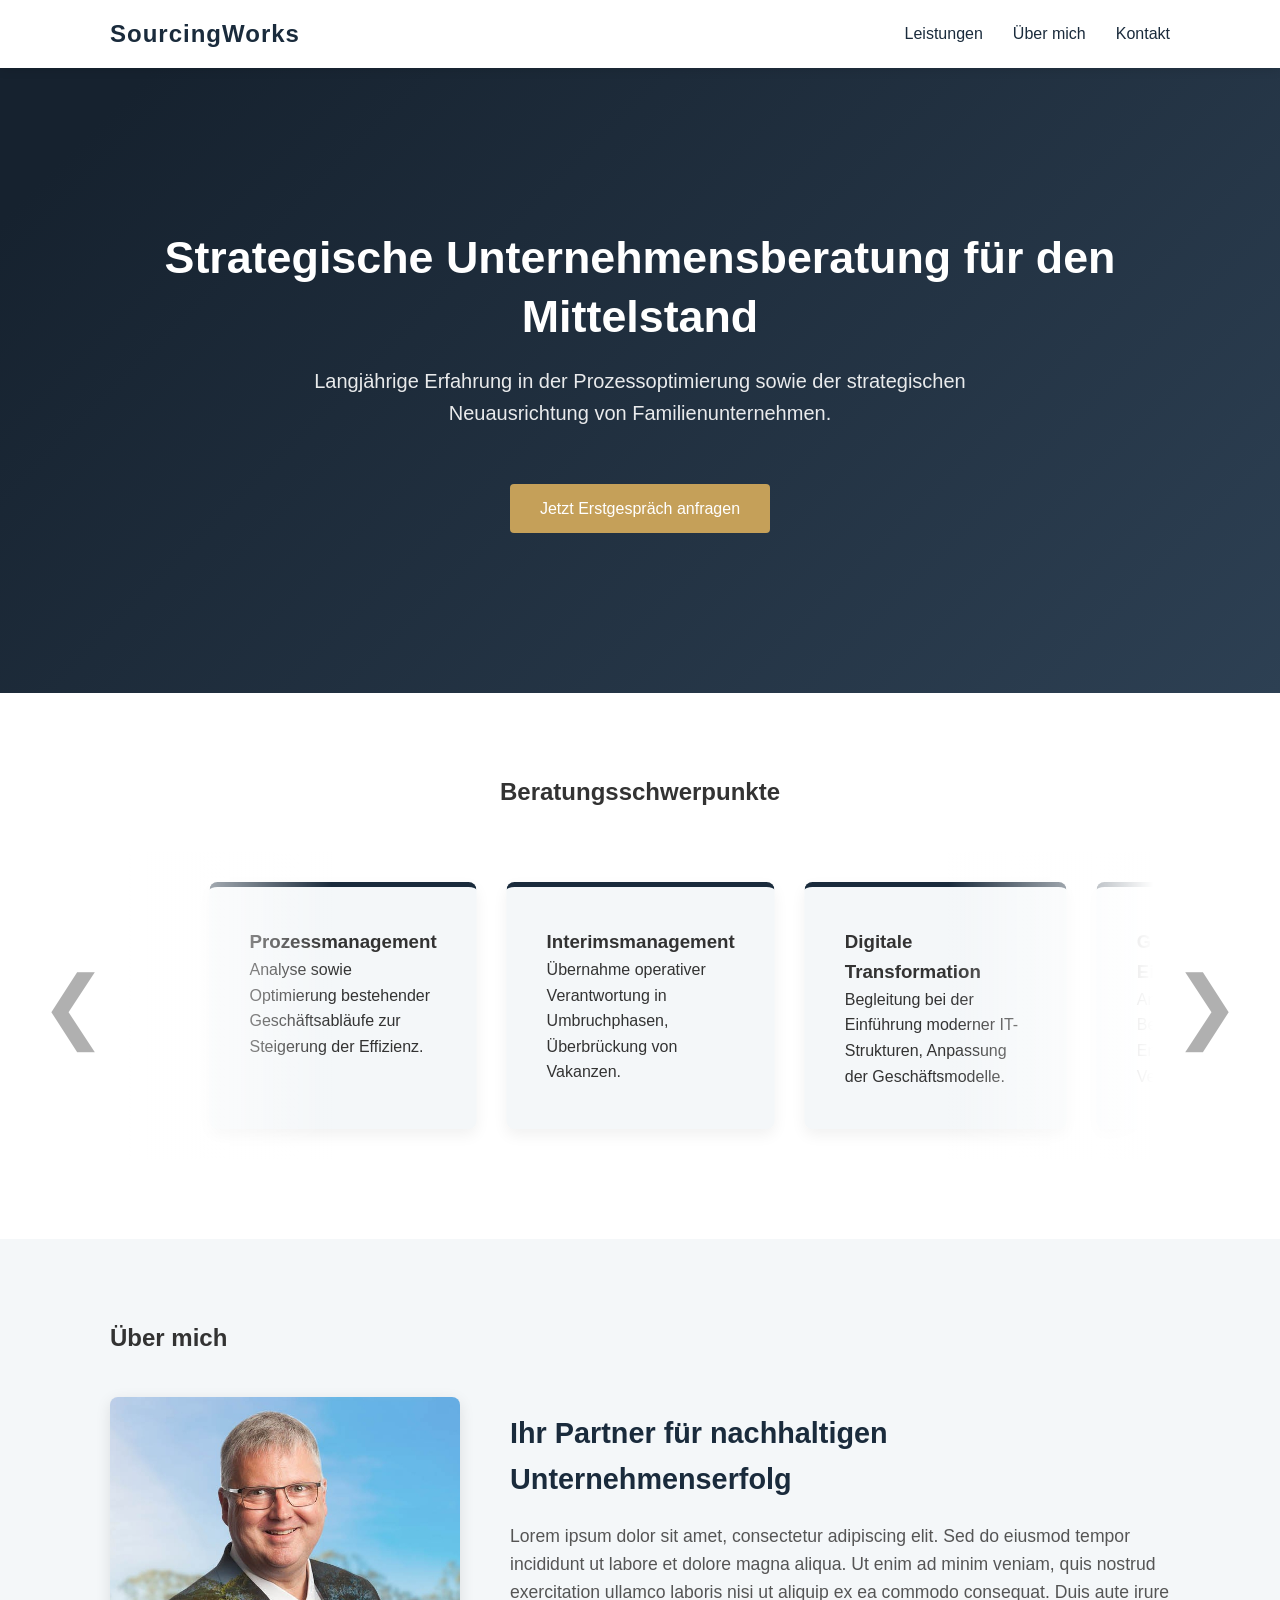
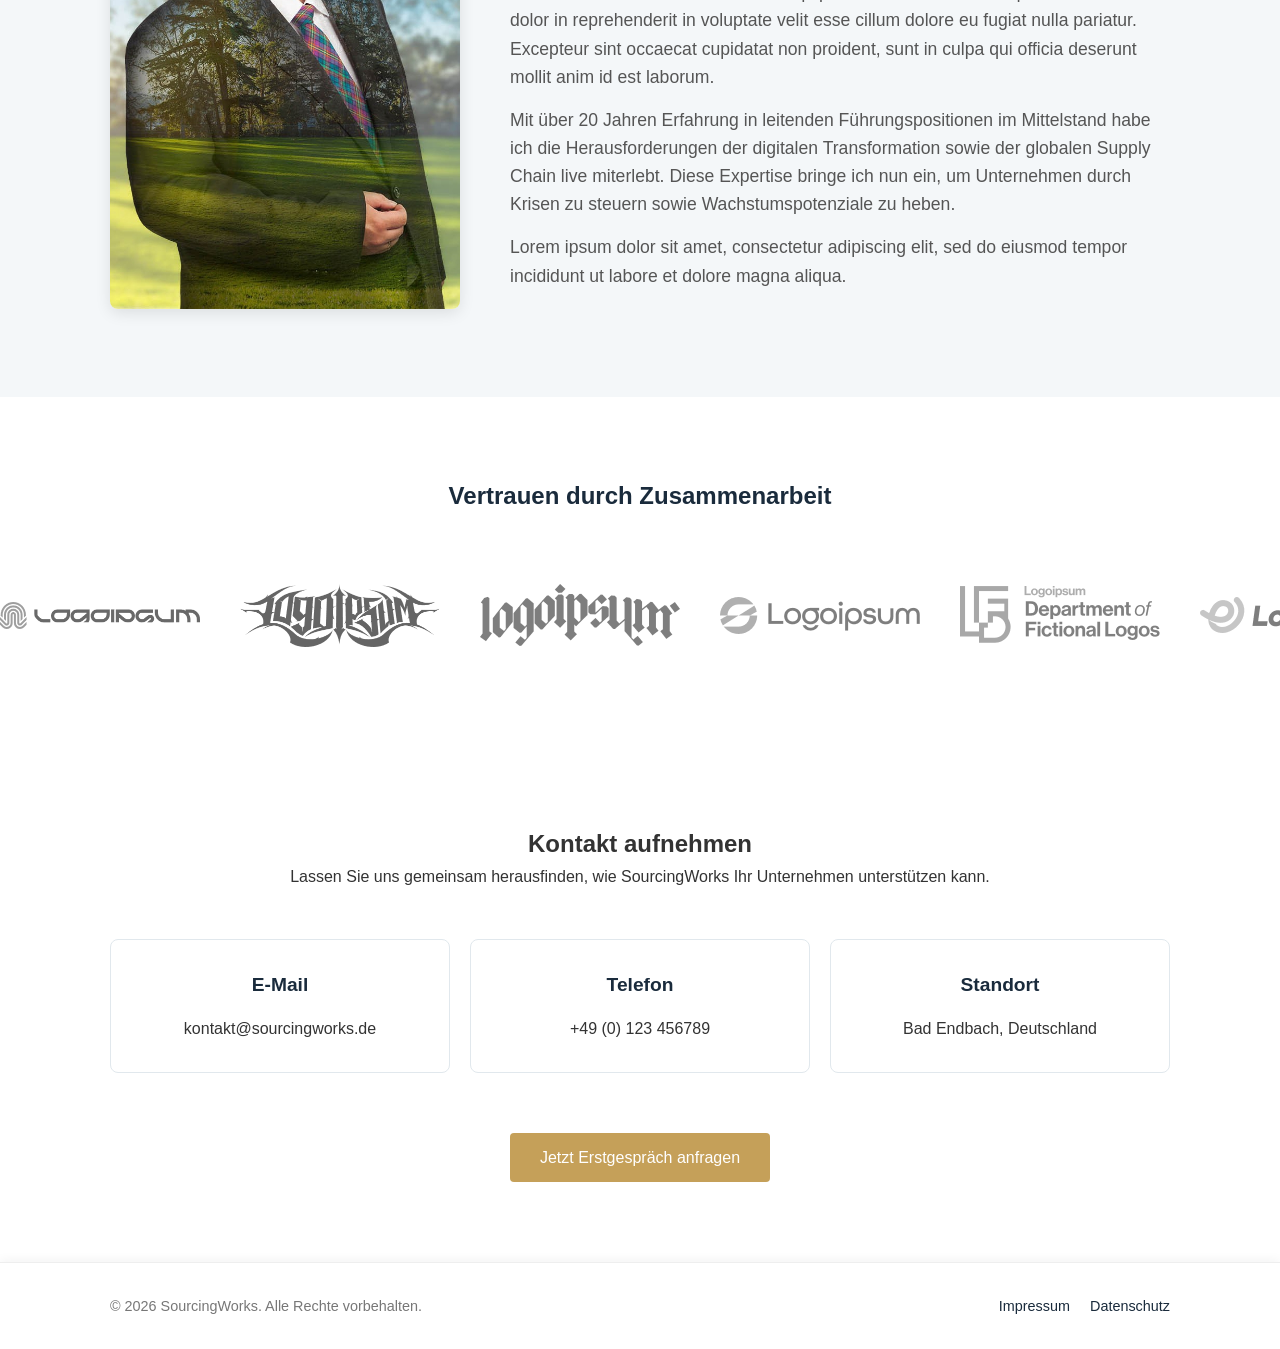
==== index.html @ 3f4a6963 "v0.0.1 basic web skeleton and stylings" ====
<!DOCTYPE html>
<html lang="de">
<head>
    <meta charset="UTF-8">
    <meta name="viewport" content="width=device-width, initial-scale=1.0">
    <title>Unternehmensberatung | Achim Rink</title>
    <link rel="stylesheet" href="css/style.css">
</head>
<body>
<header class="sticky-header">
    <div class="container header-content">
        <div class="logo">SourcingWorks</div>
        <nav>
            <ul>
                <li><a href="#leistungen">Leistungen</a></li>
                <li><a href="#ueber-mich">Über mich</a></li>
                <li><a href="#kontakt">Kontakt</a></li>
            </ul>
        </nav>
    </div>
</header>

<main>
    <section id="hero">
        <div class="container hero-content">
            <h1>Strategische Unternehmensberatung für den Mittelstand</h1>
            <p>Langjährige Erfahrung in der Prozessoptimierung sowie der strategischen Neuausrichtung von Familienunternehmen.</p>
            <a href="mailto:kontakt@sourcingworks.de" class="btn">Jetzt Erstgespräch anfragen</a>
        </div>
    </section>

    <section id="leistungen">
        <div class="container-wide">
            <h2 style="text-align: center; margin-bottom: 40px;">Beratungsschwerpunkte</h2>

            <div class="horizontal-slider-nav">
                <button id="prevBtnInfinite" class="arrow-tip-btn" type="button">❮</button>

                <div class="slider-perspective">
                    <div class="slider-track" id="sliderTrackInfinite">
                        <article class="slide-item">
                            <h3>Prozessmanagement</h3>
                            <p>Analyse sowie Optimierung bestehender Geschäftsabläufe zur Steigerung der Effizienz.</p>
                        </article>
                        <article class="slide-item">
                            <h3>Interimsmanagement</h3>
                            <p>Übernahme operativer Verantwortung in Umbruchphasen, Überbrückung von Vakanzen.</p>
                        </article>
                        <article class="slide-item">
                            <h3>Digitale Transformation</h3>
                            <p>Begleitung bei der Einführung moderner IT-Strukturen, Anpassung der Geschäftsmodelle.</p>
                        </article>
                        <article class="slide-item">
                            <h3>Global Sourcing & Einkauf</h3>
                            <p>Analyse der Beschaffungsstrukturen, Entwicklung von Verhandlungsstrategien.</p>
                        </article>
                        <article class="slide-item">
                            <h3>Lieferantenmanagement</h3>
                            <p>Aufbau strategischer Lieferantenbeziehungen, Performancemessung (KPIs).</p>
                        </article>
                        <article class="slide-item">
                            <h3>Bedarfsanalyse</h3>
                            <p>Bündelung von Bedarfen, Durchführung von Ausschreibungen (Tendering).</p>
                        </article>
                    </div>
                </div>

                <button id="nextBtnInfinite" class="arrow-tip-btn" type="button">❯</button>
            </div>
        </div>
    </section>

    <section id="ueber-mich">
        <div class="container">
            <h2>Über mich</h2>
            <div class="about-content">
                <div class="about-image-wrapper">
                    <img src="assets/img/portrait.jpg" alt="Portrait Achim Rink, SourcingWorks">
                </div>
                <div class="about-text-wrapper">
                    <h3>Ihr Partner für nachhaltigen Unternehmenserfolg</h3>
                    <p>
                        Lorem ipsum dolor sit amet, consectetur adipiscing elit. Sed do eiusmod tempor incididunt ut labore et dolore magna aliqua. Ut enim ad minim veniam, quis nostrud exercitation ullamco laboris nisi ut aliquip ex ea commodo consequat. Duis aute irure dolor in reprehenderit in voluptate velit esse cillum dolore eu fugiat nulla pariatur. Excepteur sint occaecat cupidatat non proident, sunt in culpa qui officia deserunt mollit anim id est laborum.
                    </p>
                    <p>
                        Mit über 20 Jahren Erfahrung in leitenden Führungspositionen im Mittelstand habe ich die Herausforderungen der digitalen Transformation sowie der globalen Supply Chain live miterlebt. Diese Expertise bringe ich nun ein, um Unternehmen durch Krisen zu steuern sowie Wachstumspotenziale zu heben.
                    </p>
                    <p>
                        Lorem ipsum dolor sit amet, consectetur adipiscing elit, sed do eiusmod tempor incididunt ut labore et dolore magna aliqua.
                    </p>
                </div>
            </div>
        </div>
    </section>

    <section id="partner">
        <div class="container">
            <h2>Vertrauen durch Zusammenarbeit</h2>
        </div>

        <div class="logo-slider">
            <div class="logo-slider-track">
                <div class="slide"><img src="assets/logos/logoipsum-423.png" alt="Partner 1"></div>
                <div class="slide"><img src="assets/logos/logoipsum-422.png" alt="Partner 2"></div>
                <div class="slide"><img src="assets/logos/logoipsum-420.png" alt="Partner 3"></div>
                <div class="slide"><img src="assets/logos/logoipsum-414.png" alt="Partner 4"></div>
                <div class="slide"><img src="assets/logos/logoipsum-404.png" alt="Partner 5"></div>
                <div class="slide"><img src="assets/logos/logoipsum-391.png" alt="Partner 6"></div>

                <div class="slide"><img src="assets/logos/logoipsum-423.png" alt="Partner 1"></div>
                <div class="slide"><img src="assets/logos/logoipsum-422.png" alt="Partner 2"></div>
                <div class="slide"><img src="assets/logos/logoipsum-420.png" alt="Partner 3"></div>
                <div class="slide"><img src="assets/logos/logoipsum-414.png" alt="Partner 4"></div>
                <div class="slide"><img src="assets/logos/logoipsum-404.png" alt="Partner 5"></div>
                <div class="slide"><img src="assets/logos/logoipsum-391.png" alt="Partner 6"></div>
            </div>
        </div>
    </section>

    <section id="kontakt">
        <div class="container">
            <div class="contact-header">
                <h2>Kontakt aufnehmen</h2>
                <p>Lassen Sie uns gemeinsam herausfinden, wie SourcingWorks Ihr Unternehmen unterstützen kann.</p>
            </div>

            <div class="contact-grid">
                <div class="contact-card">
                    <h3>E-Mail</h3>
                    <p><a href="mailto:kontakt@sourcingworks.de">kontakt@sourcingworks.de</a></p>
                </div>
                <div class="contact-card">
                    <h3>Telefon</h3>
                    <p><a href="tel:+49123456789">+49 (0) 123 456789</a></p>
                </div>
                <div class="contact-card">
                    <h3>Standort</h3>
                    <p>Bad Endbach, Deutschland</p>
                </div>
            </div>

            <div class="contact-cta">
                <a href="mailto:kontakt@sourcingworks.de?subject=Anfrage%20Erstgespräch%20SourcingWorks" class="btn">
                    Jetzt Erstgespräch anfragen
                </a>
            </div>
        </div>
    </section>

    <footer class="main-footer">
        <div class="container footer-content">
            <div class="copyright">
                &copy; 2026 SourcingWorks. Alle Rechte vorbehalten.
            </div>
            <nav class="footer-nav">
                <ul>
                    <li><a href="legal/impressum.html">Impressum</a></li>
                    <li><a href="legal/dsgvo.html">Datenschutz</a></li>
                </ul>
            </nav>
        </div>
    </footer>
</main>
<script>
    (function() {
        const track = document.getElementById('sliderTrackInfinite');
        const nextBtn = document.getElementById('nextBtnInfinite');
        const prevBtn = document.getElementById('prevBtnInfinite');
        let isMoving = false;

        if (!track || !nextBtn || !prevBtn) return;

        const gapWidth = 30;

        function getCenterOffset() {
            const containerWidth = track.parentElement.offsetWidth;
            const firstItem = track.querySelector('.slide-item');
            if (!firstItem) return 0;
            const itemWidth = firstItem.offsetWidth;
            const contentWidth = (3 * itemWidth) + (2 * gapWidth);
            return (containerWidth / 2) - (contentWidth / 2);
        }

        function initializeCentered() {
            track.style.transition = 'none';
            track.style.transform = `translateX(${getCenterOffset()}px)`;
        }

        initializeCentered();

        function handleNext() {
            if (isMoving) return;
            isMoving = true;

            const firstItem = track.firstElementChild;
            const step = firstItem.offsetWidth + gapWidth;
            const currentOffset = getCenterOffset();

            track.style.transition = 'transform 0.5s cubic-bezier(0.4, 0, 0.2, 1)';
            // Berechnet die Zielposition relativ zum zentralen Offset
            track.style.transform = `translateX(${currentOffset - step}px)`;

            track.addEventListener('transitionend', function callback() {
                track.style.transition = 'none';
                track.appendChild(firstItem);
                track.style.transform = `translateX(${currentOffset}px)`;
                isMoving = false;
                track.removeEventListener('transitionend', callback);
            });
        }

        function handlePrev() {
            if (isMoving) return;
            isMoving = true;

            const lastItem = track.lastElementChild;
            const step = lastItem.offsetWidth + gapWidth;
            const currentOffset = getCenterOffset();

            // Vorbereitung: Element nach vorne schieben, ohne dass man es sieht
            track.style.transition = 'none';
            track.prepend(lastItem);
            track.style.transform = `translateX(${currentOffset - step}px)`;

            // Reflow erzwingen
            track.offsetHeight;

            // Zurück in die Mitte animieren
            track.style.transition = 'transform 0.5s cubic-bezier(0.4, 0, 0.2, 1)';
            track.style.transform = `translateX(${currentOffset}px)`;

            track.addEventListener('transitionend', function callback() {
                isMoving = false;
                track.removeEventListener('transitionend', callback);
            });
        }

        nextBtn.onclick = handleNext;
        prevBtn.onclick = handlePrev;

        window.addEventListener('resize', initializeCentered);
    })();
</script>
</body>
</html>
---- css/style.css ----
/* Grundlegende Einstellungen */
:root {
    --primary-color: #1a2b3c; /* Dunkles Marineblau */
    --accent-color: #c5a059;  /* Dezentes Gold/Beige für Akzente */
    --text-color: #333333;
    --bg-light: #f4f7f9;
    --white: #ffffff;
}

* {
    margin: 0;
    padding: 0;
    box-sizing: border-box;
}

body {
    font-family: 'Segoe UI', Tahoma, Geneva, Verdana, sans-serif;
    line-height: 1.6;
    color: var(--text-color);
    background-color: var(--white);
}

.container {
    max-width: 1100px;
    margin: 0 auto;
    padding: 0 20px;
}

/* Sticky Header */
.sticky-header {
    position: sticky;
    top: 0;
    width: 100%;
    background-color: var(--white);
    box-shadow: 0 2px 10px rgba(0, 0, 0, 0.1);
    z-index: 1000;
    padding: 15px 0;
}

.header-content {
    display: flex;
    justify-content: space-between;
    align-items: center;
}

.logo {
    font-size: 1.5rem;
    font-weight: bold;
    color: var(--primary-color);
    letter-spacing: 1px;
}

nav ul {
    display: flex;
    list-style: none;
}

nav ul li {
    margin-left: 30px;
}

nav ul li a {
    text-decoration: none;
    color: var(--primary-color);
    font-weight: 500;
    transition: color 0.3s ease;
}

nav ul li a:hover {
    color: var(--accent-color);
}

/* Sektionen Styling */
section {
    padding: 80px 0;
}

/* --- Hero-Abschnitt: Klassisch mit Hintergrund-Animation --- */

#hero {
    position: relative;
    background: linear-gradient(315deg, #1a2b3c 3%, #2c3e50 38%, #34495e 68%, #16222f 98%);
    background-size: 400% 400%;
    animation: consultingGradientShift 15s ease infinite;
    color: var(--white);
    text-align: center;
    padding: 160px 0;
    overflow: hidden;
    z-index: 1;
}

@keyframes consultingGradientShift {
    0% { background-position: 0% 0%; }
    50% { background-position: 100% 100%; }
    100% { background-position: 0% 0%; }
}

.hero-content {
    position: relative;
    z-index: 10;
}

#hero h1 {
    font-size: 2.8rem; /* Reduziert für 1920x1080 Monitore */
    margin-bottom: 20px;
    font-weight: 700;
    line-height: 1.3;
    text-transform: none; /* Entfernt Capslock für ein seriöseres Bild */
}

#hero p {
    font-size: 1.25rem; /* Harmonischere Größe zum Titel */
    max-width: 750px;
    margin: 0 auto 35px auto;
    opacity: 0.9;
}

/* Entfernen Sie alle alten CSS-Regeln für #flip-container, #flip und @keyframes flipScroll */

.btn {
    display: inline-block;
    background: var(--accent-color);
    color: var(--white);
    padding: 12px 30px;
    text-decoration: none;
    border-radius: 4px;
    margin-top: 20px;
}

/* Grid für Leistungen */
.grid {
    display: grid;
    grid-template-columns: repeat(auto-fit, minmax(300px, 1fr));
    gap: 30px;
    margin-top: 40px;
}

article {
    padding: 30px;
    background: var(--bg-light);
    border-radius: 8px;
    border-top: 4px solid var(--primary-color);
}

/* Über mich Sektion Styling (Neu) */
#ueber-mich {
    background-color: var(--bg-light); /* Leichter Kontrast zum Rest der Seite */
}

.about-content {
    display: flex;
    align-items: center; /* Zentriert Bild und Text vertikal zueinander */
    gap: 50px; /* Erzeugt einen sauberen Abstand zwischen Bild und Text */
    margin-top: 40px;
}

.about-image-wrapper {
    flex: 0 0 350px; /* Verhindert, dass der Container wächst, feste Breite */
    max-width: 350px;
}

.about-image-wrapper img {
    width: 100%; /* Das Bild füllt den 350px breiten Container */
    height: auto; /* Behält das Seitenverhältnis bei (sehr wichtig für 672x983) */
    border-radius: 8px;
    box-shadow: 0 4px 15px rgba(0, 0, 0, 0.1);
    object-fit: cover; /* Sorgt dafür, dass das Bild auch bei veränderten Maßen gut aussieht */
}

.about-text-wrapper {
    flex: 1; /* Nimmt den restlichen verfügbaren Platz im Flex-Container ein */
}

.about-text-wrapper h3 {
    font-size: 1.8rem;
    color: var(--primary-color);
    margin-bottom: 20px;
}

.about-text-wrapper p {
    margin-bottom: 15px;
    font-size: 1.1rem;
    color: #555;
}

/* Responsive Anpassung für Mobilgeräte */
@media (max-width: 768px) {
    .about-content {
        flex-direction: column; /* Stapelt Bild und Text untereinander */
        text-align: center;
        gap: 30px;
    }

    .about-image-wrapper {
        flex: 0 0 auto;
        max-width: 250px; /* Verkleinert das Bild auf mobilen Endgeräten */
        margin: 0 auto;
    }
}

/* Kontakt Sektion Styling */
.contact-header {
    text-align: center;
    margin-bottom: 50px;
}

.contact-grid {
    display: grid;
    grid-template-columns: repeat(auto-fit, minmax(250px, 1fr));
    gap: 20px;
    margin-bottom: 40px;
}

.contact-card {
    background: var(--white);
    padding: 30px;
    text-align: center;
    border-radius: 8px;
    border: 1px solid #e1e8ed;
    transition: transform 0.3s ease, box-shadow 0.3s ease;
}

.contact-card:hover {
    transform: translateY(-5px);
    box-shadow: 0 10px 20px rgba(0, 0, 0, 0.05);
}

.contact-card h3 {
    color: var(--primary-color);
    margin-bottom: 15px;
    font-size: 1.2rem;
}

.contact-card a {
    color: var(--text-color);
    text-decoration: none;
    font-weight: 500;
}

.contact-cta {
    text-align: center;
}

/* Footer im Design des Headers */
.main-footer {
    background-color: var(--white);
    padding: 30px 0;
    border-top: 1px solid #eee;
    box-shadow: 0 -2px 10px rgba(0, 0, 0, 0.05); /* Schatten nach oben */
}

.footer-content {
    display: flex;
    justify-content: space-between;
    align-items: center;
}

.footer-nav ul {
    display: flex;
    list-style: none;
}

.footer-nav ul li {
    margin-left: 20px;
}

.footer-nav ul li a {
    text-decoration: none;
    color: var(--primary-color);
    font-size: 0.9rem;
    transition: color 0.3s ease;
}

.footer-nav ul li a:hover {
    color: var(--accent-color);
}

.copyright {
    font-size: 0.9rem;
    color: #777;
}

/* Responsive Footer */
@media (max-width: 768px) {
    .footer-content {
        flex-direction: column;
        gap: 20px;
        text-align: center;
    }

    .footer-nav ul {
        flex-direction: column;
        gap: 10px;
    }

    .footer-nav ul li {
        margin-left: 0;
    }
}


/* ... (Bestehende CSS-Regeln) ... */

/* Optimierung des Leistungs-Grids für 6 Elemente */
.grid {
    display: grid;
    /* Erzeugt ein 3x2 Raster auf Desktops, 2x3 auf Tablets, 1 Spalte auf Mobils */
    grid-template-columns: repeat(auto-fit, minmax(320px, 1fr));
    gap: 30px;
    margin-top: 40px;
}

/* --- Unendliches Logo-Laufband (Neu) --- */

#partner {
    background-color: var(--white);
    padding: 80px 0;
    overflow: hidden; /* Wichtig: Verhindert Scrollbalken */
}

#partner h2 {
    text-align: center;
    margin-bottom: 50px;
    color: var(--primary-color);
}

.logo-slider {
    width: 100%;
    position: relative;
    display: flex;
    align-items: center;
}

/* Der Container, der sich bewegt */
.logo-slider-track {
    display: flex;
    /* Berechnete Breite: (Anzahl Logos * Breite) + (Anzahl Gaps * Gap-Breite) */
    /* Hier: (12 * 200px) + (11 * 40px) = 2840px. Wir nutzen calc() für Flexibilität */
    width: calc(12 * 240px); /* 12 Slides * (200px + 40px gap) */
    gap: 40px; /* Abstand zwischen den Logos */

    /* Animation aufrufen: Dauer 40s, linear, unendlich */
    animation: scrollLogos 40s linear infinite;
}

/* Stoppt die Animation beim Hover */
.logo-slider-track:hover {
    animation-play-state: paused;
}

/* Einzelner Slide-Container */
.slide {
    flex: 0 0 200px; /* Feste Breite pro Logo-Container */
    width: 200px;
    height: 100px;
    display: flex;
    align-items: center;
    justify-content: center;
}

.slide img {
    max-height: 70px; /* Maximale Höhe des Logos */
    max-width: 100%; /* Verhindert Überlaufen */
    height: auto;
    width: auto;
    filter: grayscale(100%); /* Professioneller Look */
    opacity: 0.6;
    transition: filter 0.3s ease, opacity 0.3s ease;
}

.slide img:hover {
    filter: grayscale(0%);
    opacity: 1;
}

/* Definition der unendlichen Scroll-Animation */
@keyframes scrollLogos {
    0% {
        /* Startposition */
        transform: translateX(0);
    }
    100% {
        /* Endposition: Exakt die Hälfte der Track-Breite nach links verschieben */
        /* calc(Anzahl Original-Logos * -(LogoBreite + Gap)) */
        transform: translateX(calc(6 * -240px));
    }
}

/* Mobile Anpassungen */
@media (max-width: 768px) {
    .slide {
        flex: 0 0 150px; /* Kleinere Logos auf Mobilgeräten */
        width: 150px;
    }

    .logo-slider-track {
        gap: 20px;
        /* Anpassung der Breite für mobile Maße */
        width: calc(12 * 170px); /* 12 * (150px + 20px gap) */
    }

    @keyframes scrollLogos {
        100% {
            /* Anpassung der Verschiebung für mobile Maße */
            transform: translateX(calc(6 * -170px));
        }
    }
}

/* --- Breitbild-Optimierung für den symmetrischen Slider --- */

.container-wide {
    max-width: 1400px; /* Erweitert für weniger "gequetschte" Optik */
    margin: 0 auto;
    padding: 0 40px;
}

.horizontal-slider-nav {
    display: flex;
    align-items: center;
    gap: 20px;
}

.arrow-tip-btn {
    background: none;
    border: none;
    color: #b0b0b0;
    font-size: 5rem; /* Größer für das breite Layout */
    cursor: pointer;
    transition: color 0.3s;
    flex-shrink: 0;
    user-select: none;
}

.arrow-tip-btn:hover {
    color: #888;
}

.slider-perspective {
    flex: 1;
    overflow: hidden;
    position: relative;
}

/* WIEDERHERGESTELLTE VERBLASSUNG AN DEN BREITEREN RÄNDERN */
.slider-perspective::before,
.slider-perspective::after {
    content: '';
    position: absolute;
    top: 0;
    width: 20%; /* Breite des Verblassungs-Bereichs, jetzt symmetrisch */
    height: 100%;
    z-index: 5;
    pointer-events: none; /* Klicks gehen durch auf die Karten */
}

.slider-perspective::before {
    left: 0;
    background: linear-gradient(to right, var(--white) 0%, rgba(255,255,255,0) 100%);
}

.slider-perspective::after {
    right: 0;
    background: linear-gradient(to left, var(--white) 0%, rgba(255,255,255,0) 100%);
}

.slider-track {
    display: flex;
    gap: 30px;
    padding: 30px 0;
    will-change: transform;
    /* WICHTIG: Kein scroll-snap, da JS steuert */
    scroll-snap-type: none;
    transition: transform 0.5s cubic-bezier(0.4, 0, 0.2, 1);
}

.slide-item {
    /* REDUZIERTE BREITE FÜR SYMMETRISCHE RÄNDER */
    flex: 0 0 calc(27% - 15px); /* Drei Elemente stehen vollständig im Fokus, Ränder sind frei */
    padding: 40px;
    background: var(--bg-light);
    border-radius: 8px;
    border-top: 5px solid var(--primary-color);
    box-shadow: 0 6px 15px rgba(0,0,0,0.06);
    box-sizing: border-box;
    text-align: left;
}

/* Responsive Anpassung für kleinere Bildschirme */
@media (max-width: 1200px) {
    .slide-item { flex: 0 0 45%; }
}

@media (max-width: 768px) {
    .slide-item { flex: 0 0 100%; }
    .arrow-tip-btn { font-size: 3rem; }
    .slider-perspective::before,
    .slider-perspective::after {
        width: 10%; /* Weniger Verblassung auf Handys */
    }
}
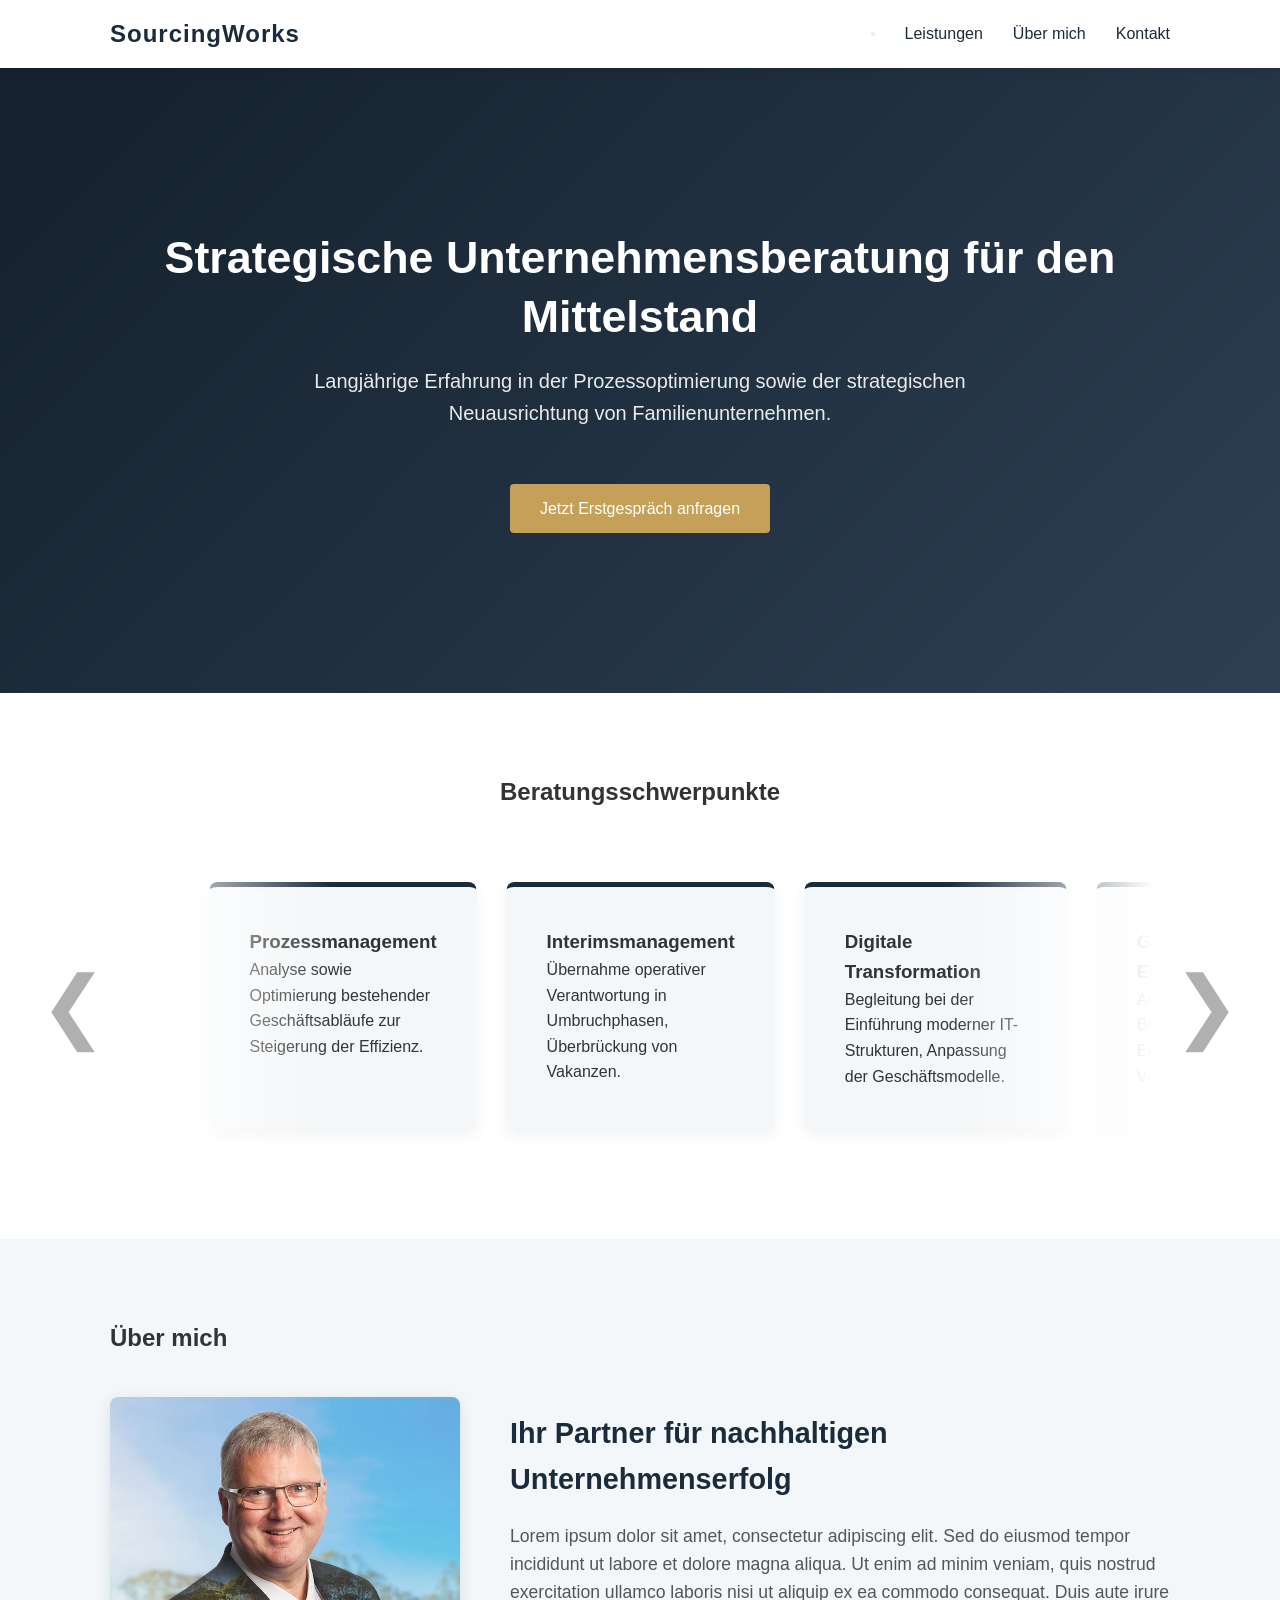
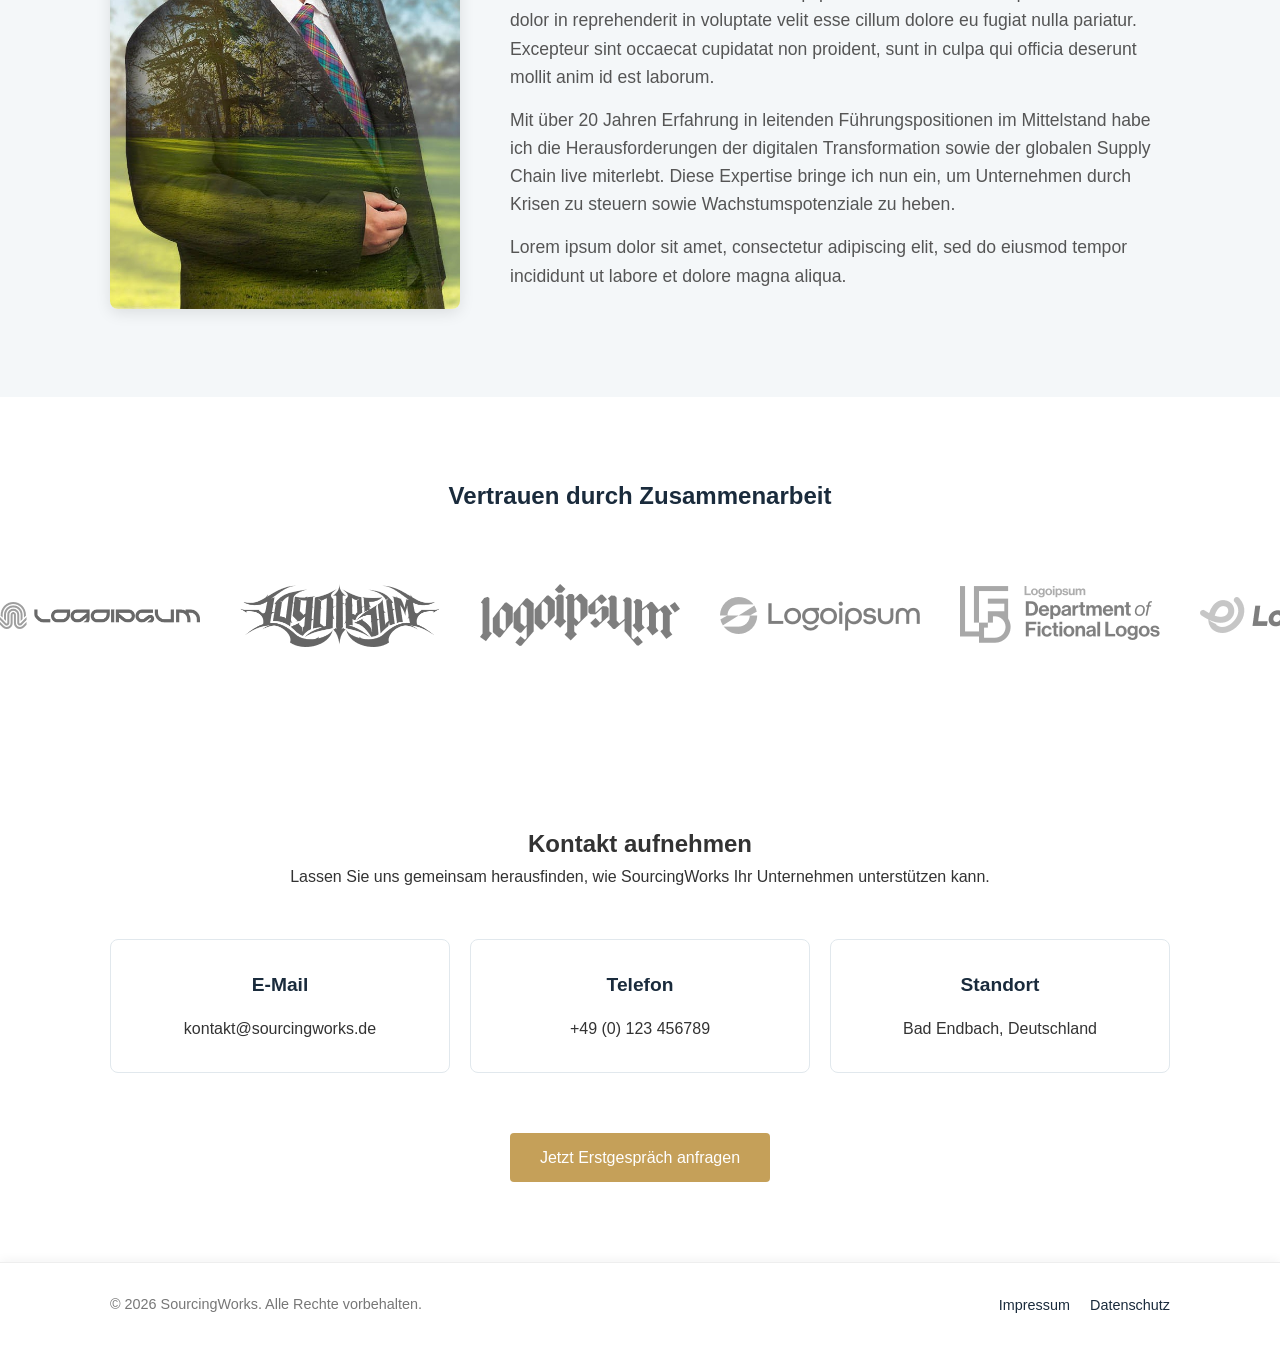
==== commit cae67ad0: "v0.0.2 added mobile compatibility" ====
--- a/index.html
+++ b/index.html
@@ -11,7 +11,12 @@
     <div class="container header-content">
         <div class="logo">SourcingWorks</div>
         <nav>
-            <ul>
+            <button class="burger-menu" id="burgerBtn" aria-label="Menü öffnen">
+                <span></span>
+                <span></span>
+                <span></span>
+            </button>
+            <ul id="navLinks">
                 <li><a href="#leistungen">Leistungen</a></li>
                 <li><a href="#ueber-mich">Über mich</a></li>
                 <li><a href="#kontakt">Kontakt</a></li>
@@ -177,7 +182,11 @@
             const firstItem = track.querySelector('.slide-item');
             if (!firstItem) return 0;
             const itemWidth = firstItem.offsetWidth;
-            const contentWidth = (3 * itemWidth) + (2 * gapWidth);
+
+            // Ermittlung der sichtbaren Elemente basierend auf der aktuellen Bildschirmbreite
+            const itemsToShow = window.innerWidth <= 768 ? 1 : 3;
+            const contentWidth = (itemsToShow * itemWidth) + ((itemsToShow - 1) * gapWidth);
+
             return (containerWidth / 2) - (contentWidth / 2);
         }
 
@@ -240,6 +249,19 @@
 
         window.addEventListener('resize', initializeCentered);
     })();
+    const burgerBtn = document.getElementById('burgerBtn');
+    const navLinks = document.getElementById('navLinks');
+
+    burgerBtn.addEventListener('click', () => {
+        navLinks.classList.toggle('active');
+    });
+
+    // Schließt das Menü, wenn ein Link geklickt wird
+    navLinks.querySelectorAll('a').forEach(link => {
+        link.addEventListener('click', () => {
+            navLinks.classList.remove('active');
+        });
+    });
 </script>
 </body>
 </html>
--- a/css/style.css
+++ b/css/style.css
@@ -37,10 +37,38 @@
     padding: 15px 0;
 }
 
+/* Präzise vertikale Zentrierung im Header */
 .header-content {
     display: flex;
     justify-content: space-between;
+    align-items: center; /* Zentriert Logo und Nav zueinander */
+}
+
+nav {
+    display: flex;
+    align-items: center; /* Zentriert ul und Burger-Button innerhalb der Nav */
+}
+
+nav ul {
+    display: flex;
+    align-items: center; /* Zentriert die Listenpunkte vertikal */
+    list-style: none;
+    margin: 0;
+    padding: 0;
+}
+
+nav ul li {
+    margin-left: 30px;
+    display: flex;
     align-items: center;
+}
+
+nav ul li a {
+    text-decoration: none;
+    color: var(--primary-color);
+    font-weight: 500;
+    line-height: 1; /* Verhindert Versatz durch Standard-Zeilenhöhe */
+    display: block;
 }
 
 .logo {
@@ -48,22 +76,6 @@
     font-weight: bold;
     color: var(--primary-color);
     letter-spacing: 1px;
-}
-
-nav ul {
-    display: flex;
-    list-style: none;
-}
-
-nav ul li {
-    margin-left: 30px;
-}
-
-nav ul li a {
-    text-decoration: none;
-    color: var(--primary-color);
-    font-weight: 500;
-    transition: color 0.3s ease;
 }
 
 nav ul li a:hover {
@@ -499,3 +511,75 @@
         width: 10%; /* Weniger Verblassung auf Handys */
     }
 }
+
+
+/* MOBILE VERSION */
+/* --- Finale Mobilansicht (max-width: 768px) --- */
+@media (max-width: 768px) {
+    /* Burger Button sichtbar machen und positionieren */
+    .burger-menu {
+        display: flex !important; /* Erzwingt die Anzeige */
+        flex-direction: column;
+        justify-content: space-around;
+        width: 30px;
+        height: 22px;
+        background: transparent;
+        border: none;
+        cursor: pointer;
+        padding: 0;
+        z-index: 1001;
+    }
+
+    /* Die drei Striche des Menüs */
+    .burger-menu span {
+        width: 100%;
+        height: 3px;
+        background-color: #1a2b3c; /* Marineblau passend zum Logo */
+        border-radius: 10px;
+        display: block;
+    }
+
+    /* Das Hauptmenü im Header als mobiles Overlay */
+    #navLinks {
+        display: none; /* Im Normalzustand versteckt */
+        flex-direction: column;
+        position: absolute;
+        top: 60px; /* Höhe des Headers beachten */
+        left: 0;
+        width: 100%;
+        background-color: var(--white);
+        box-shadow: 0 5px 15px rgba(0,0,0,0.1);
+        padding: 20px 0;
+        z-index: 1000;
+        margin: 0;
+    }
+
+    /* Einblenden wenn die Klasse .active per JS gesetzt wird */
+    #navLinks.active {
+        display: flex !important;
+    }
+
+    #navLinks li {
+        margin: 15px 0;
+        text-align: center;
+        margin-left: 0;
+    }
+
+    /* Hero Text Korrektur gegen Abschneiden */
+    #hero h1 {
+        font-size: 1.5rem;
+        padding: 0 20px;
+        line-height: 1.2;
+        word-wrap: break-word;
+        hyphens: auto;
+    }
+
+    /* Slider Karten Optimierung */
+    .slide-item {
+        flex: 0 0 90% !important;
+        padding: 25px;
+        margin: 0 auto;
+    }
+}
+
+
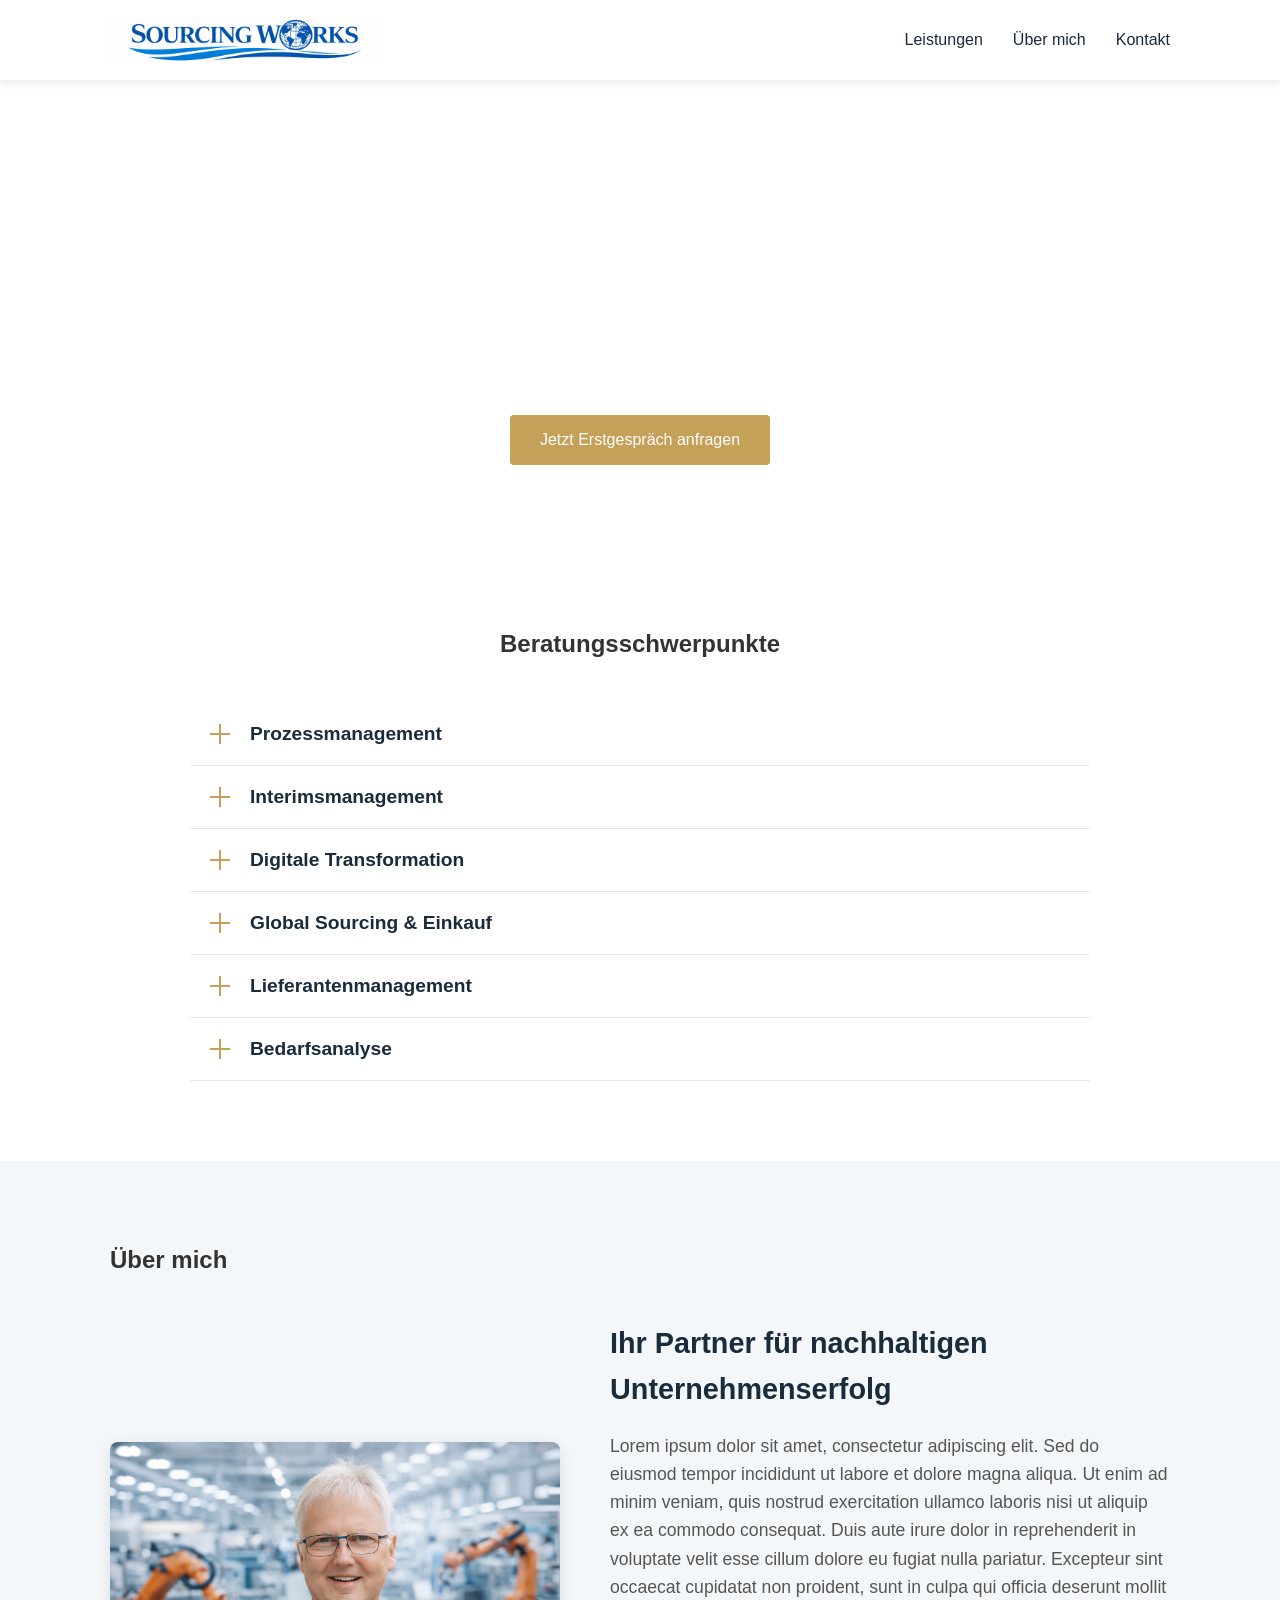
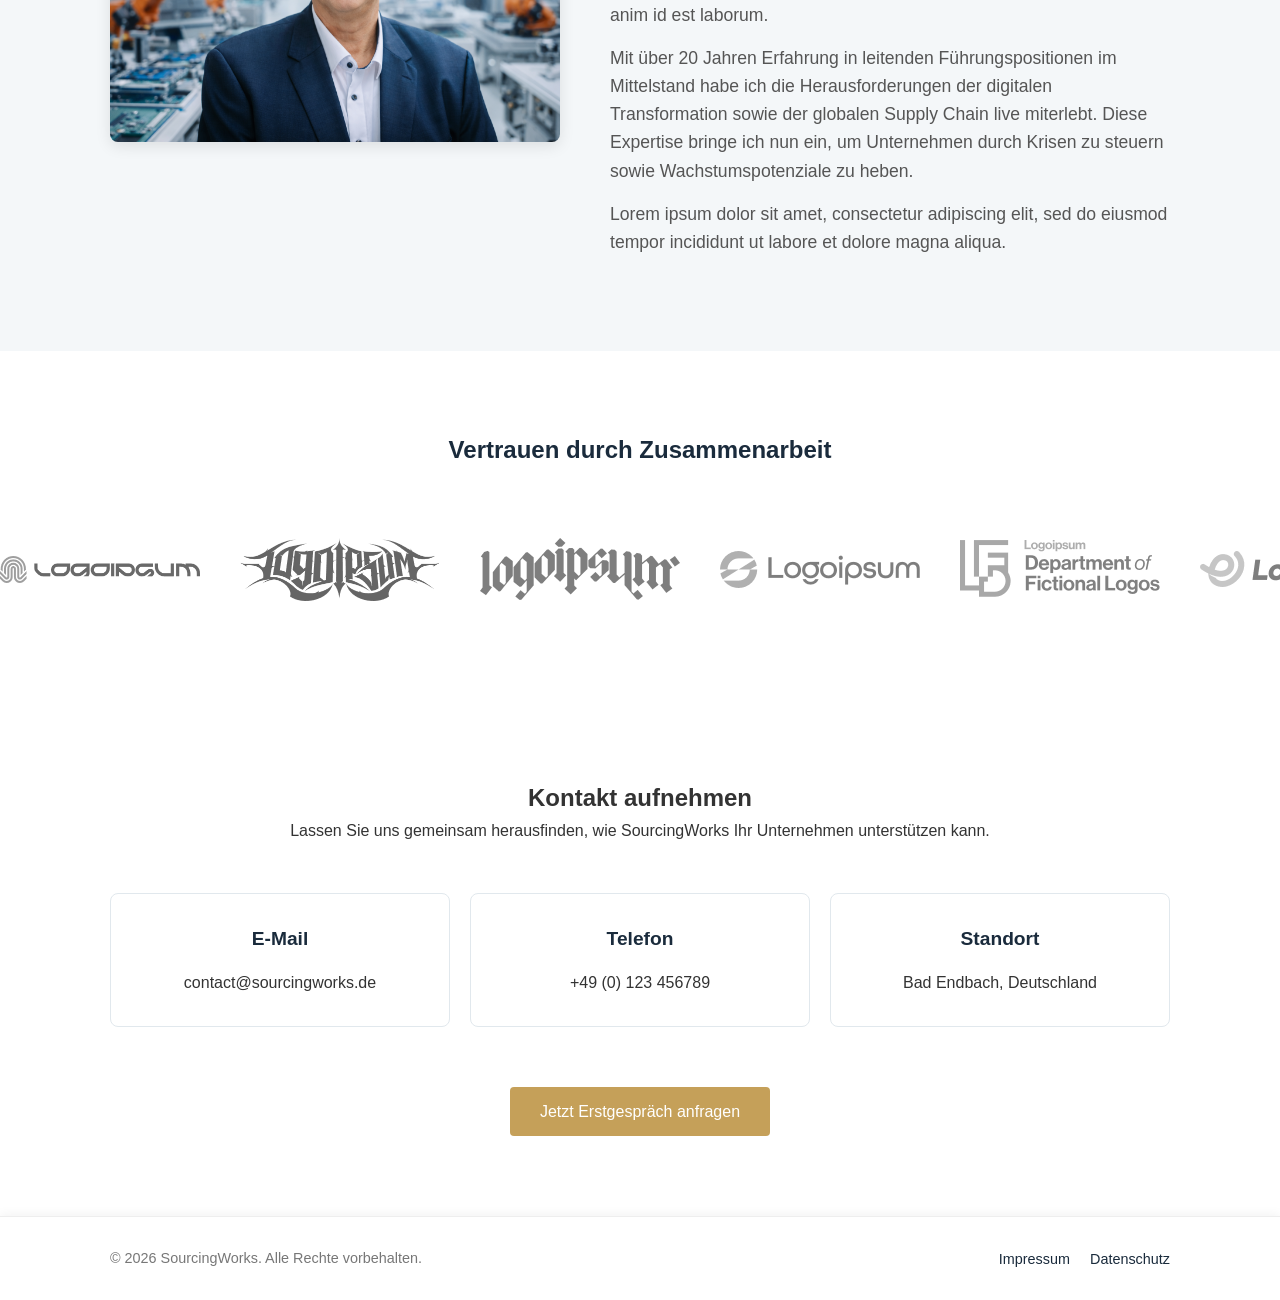
==== commit 39444cb2: "adjusted contact data, added logo, new bg hero" ====
--- a/index.html
+++ b/index.html
@@ -9,7 +9,9 @@
 <body>
 <header class="sticky-header">
     <div class="container header-content">
-        <div class="logo">SourcingWorks</div>
+        <a href="index.html" class="logo">
+            <img src="assets/img/Logo_Header_bg.png" alt="SourcingWorks Logo" class="logo-image">
+        </a>
         <nav>
             <button class="burger-menu" id="burgerBtn" aria-label="Menü öffnen">
                 <span></span>
@@ -27,50 +29,81 @@
 
 <main>
     <section id="hero">
+        <video autoplay loop muted playsinline class="back-video">
+            <source src="assets/img/sourcing_background_v1.mp4" type="video/mp4">
+            <img src="assets/img/fallback.jpg" alt="SourcingWorks Background">
+        </video>
         <div class="container hero-content">
             <h1>Strategische Unternehmensberatung für den Mittelstand</h1>
             <p>Langjährige Erfahrung in der Prozessoptimierung sowie der strategischen Neuausrichtung von Familienunternehmen.</p>
-            <a href="mailto:kontakt@sourcingworks.de" class="btn">Jetzt Erstgespräch anfragen</a>
+            <a href="mailto:contact@sourcingworks.de" class="btn">Jetzt Erstgespräch anfragen</a>
         </div>
     </section>
 
     <section id="leistungen">
-        <div class="container-wide">
+        <div class="container">
             <h2 style="text-align: center; margin-bottom: 40px;">Beratungsschwerpunkte</h2>
 
-            <div class="horizontal-slider-nav">
-                <button id="prevBtnInfinite" class="arrow-tip-btn" type="button">❮</button>
-
-                <div class="slider-perspective">
-                    <div class="slider-track" id="sliderTrackInfinite">
-                        <article class="slide-item">
-                            <h3>Prozessmanagement</h3>
-                            <p>Analyse sowie Optimierung bestehender Geschäftsabläufe zur Steigerung der Effizienz.</p>
-                        </article>
-                        <article class="slide-item">
-                            <h3>Interimsmanagement</h3>
-                            <p>Übernahme operativer Verantwortung in Umbruchphasen, Überbrückung von Vakanzen.</p>
-                        </article>
-                        <article class="slide-item">
-                            <h3>Digitale Transformation</h3>
-                            <p>Begleitung bei der Einführung moderner IT-Strukturen, Anpassung der Geschäftsmodelle.</p>
-                        </article>
-                        <article class="slide-item">
-                            <h3>Global Sourcing & Einkauf</h3>
-                            <p>Analyse der Beschaffungsstrukturen, Entwicklung von Verhandlungsstrategien.</p>
-                        </article>
-                        <article class="slide-item">
-                            <h3>Lieferantenmanagement</h3>
-                            <p>Aufbau strategischer Lieferantenbeziehungen, Performancemessung (KPIs).</p>
-                        </article>
-                        <article class="slide-item">
-                            <h3>Bedarfsanalyse</h3>
-                            <p>Bündelung von Bedarfen, Durchführung von Ausschreibungen (Tendering).</p>
-                        </article>
-                    </div>
-                </div>
-
-                <button id="nextBtnInfinite" class="arrow-tip-btn" type="button">❯</button>
+            <div class="accordion">
+                <div class="accordion-item">
+                    <button class="accordion-header">
+                        <span class="plus-icon"></span>
+                        <h3>Prozessmanagement</h3>
+                    </button>
+                    <div class="accordion-content">
+                        <p>Analyse sowie Optimierung bestehender Geschäftsabläufe zur Steigerung der Effizienz, Identifikation von Engpässen sowie Implementierung schlanker Strukturen.</p>
+                    </div>
+                </div>
+
+                <div class="accordion-item">
+                    <button class="accordion-header">
+                        <span class="plus-icon"></span>
+                        <h3>Interimsmanagement</h3>
+                    </button>
+                    <div class="accordion-content">
+                        <p>Übernahme operativer Verantwortung in Umbruchphasen, Überbrückung von Vakanzen in Führungspositionen sowie Sicherstellung der Kontinuität im Tagesgeschäft.</p>
+                    </div>
+                </div>
+
+                <div class="accordion-item">
+                    <button class="accordion-header">
+                        <span class="plus-icon"></span>
+                        <h3>Digitale Transformation</h3>
+                    </button>
+                    <div class="accordion-content">
+                        <p>Begleitung bei der Einführung moderner IT-Strukturen, Anpassung der Geschäftsmodelle an digitale Anforderungen sowie Schulung der Mitarbeiter.</p>
+                    </div>
+                </div>
+
+                <div class="accordion-item">
+                    <button class="accordion-header">
+                        <span class="plus-icon"></span>
+                        <h3>Global Sourcing & Einkauf</h3>
+                    </button>
+                    <div class="accordion-content">
+                        <p>Analyse der Beschaffungsstrukturen, Entwicklung globaler Verhandlungsstrategien sowie nachhaltige Senkung der Materialkosten.</p>
+                    </div>
+                </div>
+
+                <div class="accordion-item">
+                    <button class="accordion-header">
+                        <span class="plus-icon"></span>
+                        <h3>Lieferantenmanagement</h3>
+                    </button>
+                    <div class="accordion-content">
+                        <p>Aufbau strategischer Partnerschaften, Durchführung regelmäßiger Audits sowie Messung der Lieferantenperformance anhand definierter Kennzahlen.</p>
+                    </div>
+                </div>
+
+                <div class="accordion-item">
+                    <button class="accordion-header">
+                        <span class="plus-icon"></span>
+                        <h3>Bedarfsanalyse</h3>
+                    </button>
+                    <div class="accordion-content">
+                        <p>Bündelung von konzernweiten Bedarfen, Durchführung strukturierter Ausschreibungen (Tendering) sowie Vorbereitung von Vergabeentscheidungen.</p>
+                    </div>
+                </div>
             </div>
         </div>
     </section>
@@ -80,7 +113,7 @@
             <h2>Über mich</h2>
             <div class="about-content">
                 <div class="about-image-wrapper">
-                    <img src="assets/img/portrait.jpg" alt="Portrait Achim Rink, SourcingWorks">
+                    <img src="assets/img/portrait_neu.png" alt="Portrait Achim Rink, SourcingWorks">
                 </div>
                 <div class="about-text-wrapper">
                     <h3>Ihr Partner für nachhaltigen Unternehmenserfolg</h3>
@@ -132,7 +165,7 @@
             <div class="contact-grid">
                 <div class="contact-card">
                     <h3>E-Mail</h3>
-                    <p><a href="mailto:kontakt@sourcingworks.de">kontakt@sourcingworks.de</a></p>
+                    <p><a href="mailto:contact@sourcingworks.de">contact@sourcingworks.de</a></p>
                 </div>
                 <div class="contact-card">
                     <h3>Telefon</h3>
@@ -145,7 +178,7 @@
             </div>
 
             <div class="contact-cta">
-                <a href="mailto:kontakt@sourcingworks.de?subject=Anfrage%20Erstgespräch%20SourcingWorks" class="btn">
+                <a href="mailto:contact@sourcingworks.de?subject=Anfrage%20Erstgespräch%20SourcingWorks" class="btn">
                     Jetzt Erstgespräch anfragen
                 </a>
             </div>
@@ -166,102 +199,8 @@
         </div>
     </footer>
 </main>
-<script>
-    (function() {
-        const track = document.getElementById('sliderTrackInfinite');
-        const nextBtn = document.getElementById('nextBtnInfinite');
-        const prevBtn = document.getElementById('prevBtnInfinite');
-        let isMoving = false;
-
-        if (!track || !nextBtn || !prevBtn) return;
-
-        const gapWidth = 30;
-
-        function getCenterOffset() {
-            const containerWidth = track.parentElement.offsetWidth;
-            const firstItem = track.querySelector('.slide-item');
-            if (!firstItem) return 0;
-            const itemWidth = firstItem.offsetWidth;
-
-            // Ermittlung der sichtbaren Elemente basierend auf der aktuellen Bildschirmbreite
-            const itemsToShow = window.innerWidth <= 768 ? 1 : 3;
-            const contentWidth = (itemsToShow * itemWidth) + ((itemsToShow - 1) * gapWidth);
-
-            return (containerWidth / 2) - (contentWidth / 2);
-        }
-
-        function initializeCentered() {
-            track.style.transition = 'none';
-            track.style.transform = `translateX(${getCenterOffset()}px)`;
-        }
-
-        initializeCentered();
-
-        function handleNext() {
-            if (isMoving) return;
-            isMoving = true;
-
-            const firstItem = track.firstElementChild;
-            const step = firstItem.offsetWidth + gapWidth;
-            const currentOffset = getCenterOffset();
-
-            track.style.transition = 'transform 0.5s cubic-bezier(0.4, 0, 0.2, 1)';
-            // Berechnet die Zielposition relativ zum zentralen Offset
-            track.style.transform = `translateX(${currentOffset - step}px)`;
-
-            track.addEventListener('transitionend', function callback() {
-                track.style.transition = 'none';
-                track.appendChild(firstItem);
-                track.style.transform = `translateX(${currentOffset}px)`;
-                isMoving = false;
-                track.removeEventListener('transitionend', callback);
-            });
-        }
-
-        function handlePrev() {
-            if (isMoving) return;
-            isMoving = true;
-
-            const lastItem = track.lastElementChild;
-            const step = lastItem.offsetWidth + gapWidth;
-            const currentOffset = getCenterOffset();
-
-            // Vorbereitung: Element nach vorne schieben, ohne dass man es sieht
-            track.style.transition = 'none';
-            track.prepend(lastItem);
-            track.style.transform = `translateX(${currentOffset - step}px)`;
-
-            // Reflow erzwingen
-            track.offsetHeight;
-
-            // Zurück in die Mitte animieren
-            track.style.transition = 'transform 0.5s cubic-bezier(0.4, 0, 0.2, 1)';
-            track.style.transform = `translateX(${currentOffset}px)`;
-
-            track.addEventListener('transitionend', function callback() {
-                isMoving = false;
-                track.removeEventListener('transitionend', callback);
-            });
-        }
-
-        nextBtn.onclick = handleNext;
-        prevBtn.onclick = handlePrev;
-
-        window.addEventListener('resize', initializeCentered);
-    })();
-    const burgerBtn = document.getElementById('burgerBtn');
-    const navLinks = document.getElementById('navLinks');
-
-    burgerBtn.addEventListener('click', () => {
-        navLinks.classList.toggle('active');
-    });
-
-    // Schließt das Menü, wenn ein Link geklickt wird
-    navLinks.querySelectorAll('a').forEach(link => {
-        link.addEventListener('click', () => {
-            navLinks.classList.remove('active');
-        });
-    });
-</script>
+
+<script src="js/script.js"></script>
+
 </body>
 </html>
--- a/css/style.css
+++ b/css/style.css
@@ -11,6 +11,15 @@
     margin: 0;
     padding: 0;
     box-sizing: border-box;
+}
+
+html {
+    scroll-behavior: smooth;
+}
+
+section {
+    /* Verhindert, dass der Sticky Header den Sektionsanfang verdeckt */
+    scroll-margin-top: 80px;
 }
 
 body {
@@ -37,6 +46,30 @@
     padding: 15px 0;
 }
 
+/* --- NEUES LOGO BILD-STYLING (ersetzt Text-Styling) --- */
+.main-header {
+    /* Behalten Sie align-items: center bei, um Logo und Nav zu zentrieren */
+    display: flex;
+    justify-content: space-between;
+    align-items: center;
+    padding: 10px 20px; /* Optional: Passen Sie das vertikale Padding an */
+}
+
+.logo {
+    display: flex;
+    align-items: center; /* Interne vertikale Zentrierung */
+    flex-shrink: 0; /* Verhindert das Zusammenziehen des Logos */
+    margin-right: 20px; /* Abstand zur Navigation */
+    padding: 0;
+}
+
+.logo-image {
+    max-height: 50px; /* Begrenzt die Höhe des Logos im Header */
+    width: auto;      /* Erhält das Seitenverhältnis */
+    display: block;   /* Verhindert whitespace-Lücken */
+    transition: max-height 0.3s ease; /* Optional: Sanfte Größenanpassung */
+}
+
 /* Präzise vertikale Zentrierung im Header */
 .header-content {
     display: flex;
@@ -71,13 +104,6 @@
     display: block;
 }
 
-.logo {
-    font-size: 1.5rem;
-    font-weight: bold;
-    color: var(--primary-color);
-    letter-spacing: 1px;
-}
-
 nav ul li a:hover {
     color: var(--accent-color);
 }
@@ -90,15 +116,41 @@
 /* --- Hero-Abschnitt: Klassisch mit Hintergrund-Animation --- */
 
 #hero {
-    position: relative;
-    background: linear-gradient(315deg, #1a2b3c 3%, #2c3e50 38%, #34495e 68%, #16222f 98%);
-    background-size: 400% 400%;
-    animation: consultingGradientShift 15s ease infinite;
+    position: relative; /* Wichtig für die Positionierung des Videos */
+    /* Entfernen Sie das alte background-gradient, falls das Video lädt */
+    /* background: linear-gradient(...); */
+    overflow: hidden; /* Verhindert, dass das Video übersteht */
+}
+/* --- Fix für die Textanzeige im Hero-Bereich --- */
+#hero .hero-content {
+    /* Setzt die Textfarbe für h1, p sowie den Button-Text auf weiß */
     color: var(--white);
+    /* Zentriert den Text horizontal innerhalb des Containers */
     text-align: center;
-    padding: 160px 0;
-    overflow: hidden;
-    z-index: 1;
+}
+
+/* --- Optional: Feinabstimmung für h1 sowie p --- */
+#hero h1 {
+    color: var(--white);
+    margin-bottom: 20px; /* Abstand nach unten */
+}
+
+#hero p {
+    color: var(--white);
+    max-width: 700px; /* Verhindert zu lange Textzeilen auf Desktop */
+    margin: 0 auto 30px auto; /* Zentriert den p-Block & gibt Abstand nach unten */
+}
+
+.back-video {
+    position: absolute;
+    right: 0;
+    bottom: 0;
+    min-width: 100%;
+    min-height: 100%;
+    z-index: -1; /* Schiebt das Video hinter den Inhalt */
+    object-fit: cover; /* Sorgt dafür, dass das Video den Container füllt */
+    /* OPTIONAL: Ein dunkles Overlay, damit der Text lesbar bleibt */
+    filter: brightness(0.6);
 }
 
 @keyframes consultingGradientShift {
@@ -167,8 +219,8 @@
 }
 
 .about-image-wrapper {
-    flex: 0 0 350px; /* Verhindert, dass der Container wächst, feste Breite */
-    max-width: 350px;
+    flex: 0 0 450px; /* Von 350px auf 450px erhöht */
+    max-width: 450px;
 }
 
 .about-image-wrapper img {
@@ -419,83 +471,114 @@
     }
 }
 
-/* --- Breitbild-Optimierung für den symmetrischen Slider --- */
-
-.container-wide {
-    max-width: 1400px; /* Erweitert für weniger "gequetschte" Optik */
+.accordion {
+    max-width: 900px;
     margin: 0 auto;
-    padding: 0 40px;
-}
-
-.horizontal-slider-nav {
+}
+
+.accordion-item {
+    border-bottom: 1px solid #e1e8ed;
+    background-color: var(--white);
+}
+
+.accordion-header {
+    width: 100%;
+    padding: 20px;
     display: flex;
     align-items: center;
-    gap: 20px;
-}
-
-.arrow-tip-btn {
     background: none;
     border: none;
-    color: #b0b0b0;
-    font-size: 5rem; /* Größer für das breite Layout */
     cursor: pointer;
-    transition: color 0.3s;
+    text-align: left;
+    transition: background-color 0.3s ease;
+}
+
+.accordion-header:hover {
+    background-color: var(--bg-light);
+}
+
+.accordion-header h3 {
+    margin: 0;
+    font-size: 1.2rem;
+    color: var(--primary-color);
+    font-weight: 600;
+}
+
+/* Plus-Icon Styling */
+.plus-icon {
+    position: relative;
+    width: 20px;
+    height: 20px;
+    margin-right: 20px;
     flex-shrink: 0;
-    user-select: none;
-}
-
-.arrow-tip-btn:hover {
-    color: #888;
-}
-
-.slider-perspective {
-    flex: 1;
-    overflow: hidden;
-    position: relative;
-}
-
-/* WIEDERHERGESTELLTE VERBLASSUNG AN DEN BREITEREN RÄNDERN */
-.slider-perspective::before,
-.slider-perspective::after {
+}
+
+.plus-icon::before,
+.plus-icon::after {
     content: '';
     position: absolute;
+    background-color: var(--accent-color);
+    transition: transform 0.3s ease;
+}
+
+/* Horizontaler Balken */
+.plus-icon::before {
+    top: 50%;
+    left: 0;
+    width: 100%;
+    height: 2px;
+    transform: translateY(-50%);
+}
+
+/* Vertikaler Balken */
+.plus-icon::after {
     top: 0;
-    width: 20%; /* Breite des Verblassungs-Bereichs, jetzt symmetrisch */
+    left: 50%;
+    width: 2px;
     height: 100%;
-    z-index: 5;
-    pointer-events: none; /* Klicks gehen durch auf die Karten */
-}
-
-.slider-perspective::before {
-    left: 0;
-    background: linear-gradient(to right, var(--white) 0%, rgba(255,255,255,0) 100%);
-}
-
-.slider-perspective::after {
-    right: 0;
-    background: linear-gradient(to left, var(--white) 0%, rgba(255,255,255,0) 100%);
-}
-
-.slider-track {
-    display: flex;
-    gap: 30px;
-    padding: 30px 0;
-    will-change: transform;
-    /* WICHTIG: Kein scroll-snap, da JS steuert */
-    scroll-snap-type: none;
-    transition: transform 0.5s cubic-bezier(0.4, 0, 0.2, 1);
-}
-
-.slide-item {
-    /* REDUZIERTE BREITE FÜR SYMMETRISCHE RÄNDER */
-    flex: 0 0 calc(27% - 15px); /* Drei Elemente stehen vollständig im Fokus, Ränder sind frei */
-    padding: 40px;
-    background: var(--bg-light);
-    border-radius: 8px;
-    border-top: 5px solid var(--primary-color);
-    box-shadow: 0 6px 15px rgba(0,0,0,0.06);
-    box-sizing: border-box;
-    text-align: left;
+    transform: translateX(-50%);
+}
+
+/* Animation bei Aktivierung */
+.accordion-item.active .plus-icon::after {
+    transform: translateX(-50%) rotate(90deg);
+    opacity: 0;
+}
+
+.accordion-item.active .plus-icon::before {
+    transform: translateY(-50%) rotate(180deg);
+}
+
+/* Content-Bereich */
+.accordion-content {
+    max-height: 0;
+    overflow: hidden;
+    transition: max-height 0.4s cubic-bezier(0.4, 0, 0.2, 1), padding 0.3s ease;
+    padding: 0 60px; /* Einzug passend zum Textstart nach dem Icon */
+}
+
+.accordion-item.active .accordion-content {
+    max-height: 200px; /* Genügend Platz für den Text */
+    padding-bottom: 20px;
+}
+
+.accordion-content p {
+    color: #555;
+    margin: 0;
+}
+
+/* Grundzustand: Auf dem Desktop immer versteckt */
+.burger-menu {
+    display: none;
+    flex-direction: column;
+    justify-content: space-around;
+    width: 30px;
+    height: 22px;
+    background: transparent;
+    border: none;
+    cursor: pointer;
+    padding: 0;
+    z-index: 1001;
 }
 
 /* Responsive Anpassung für kleinere Bildschirme */
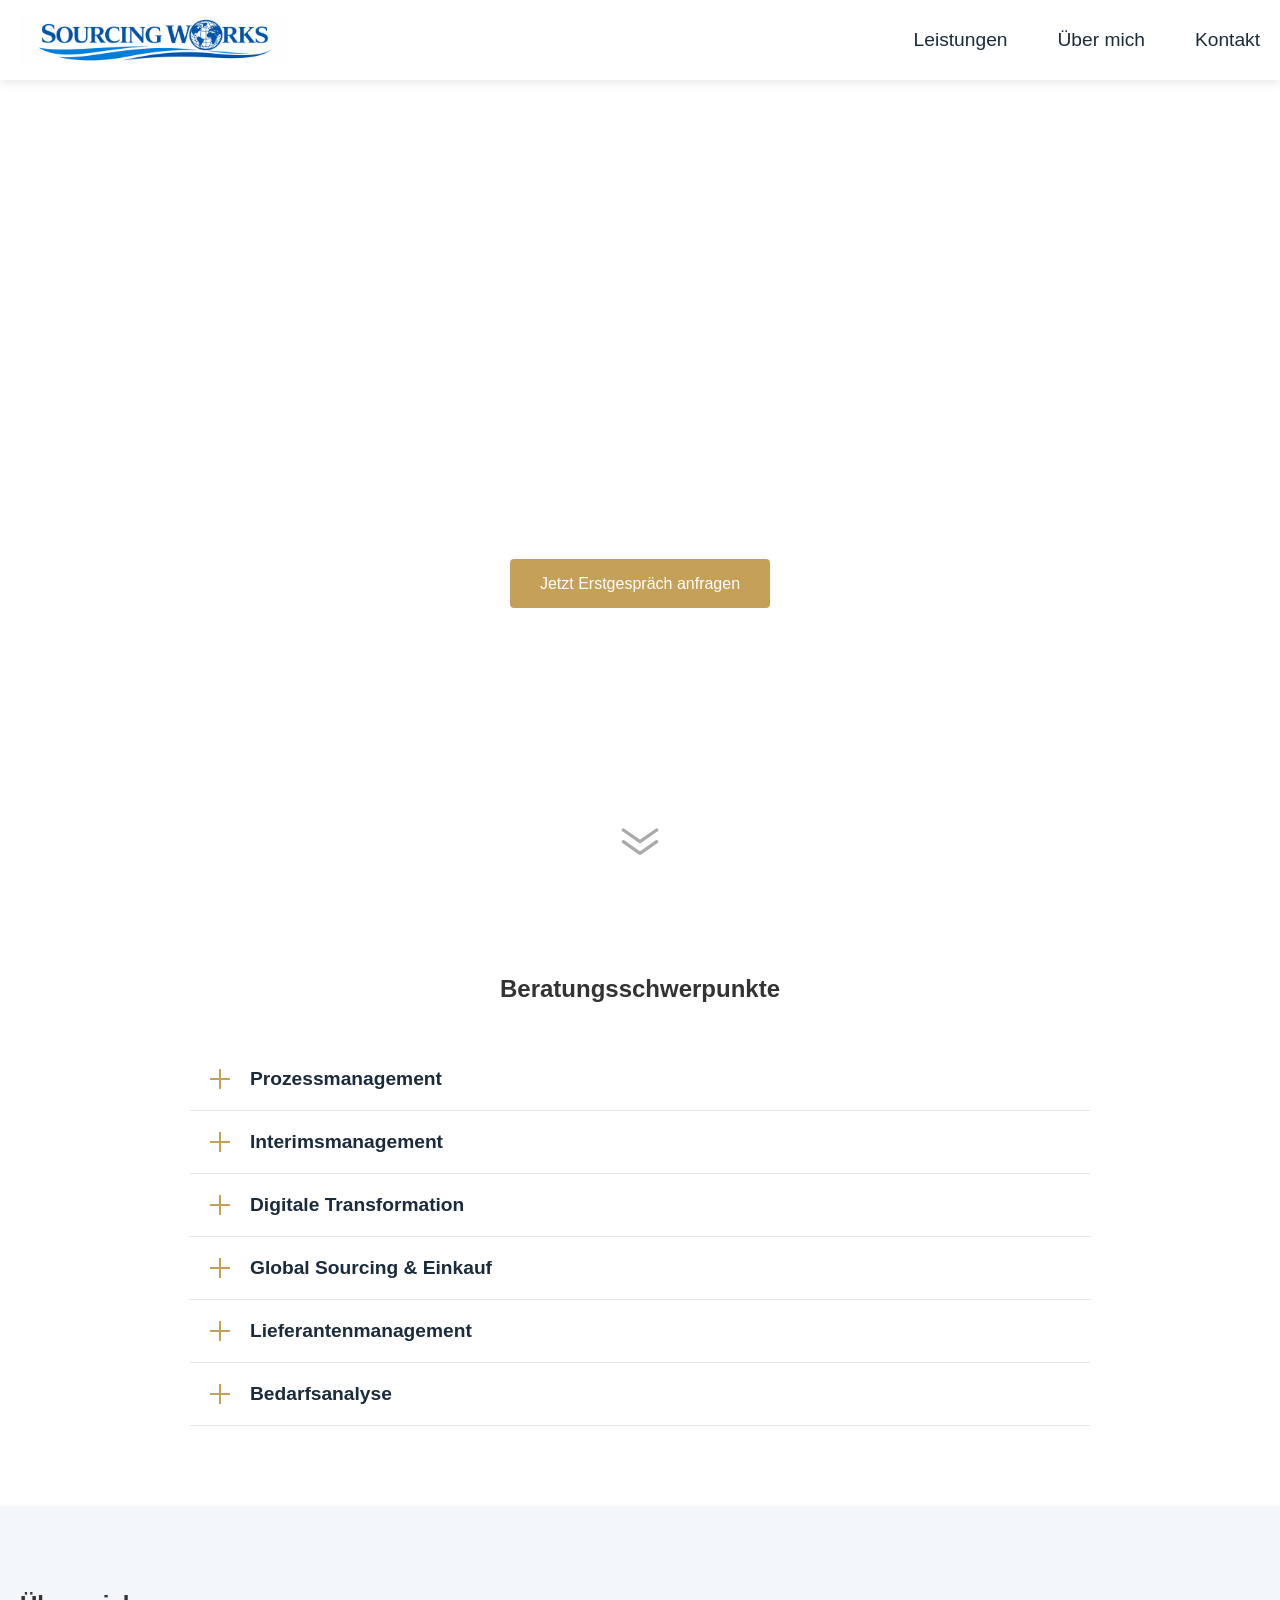
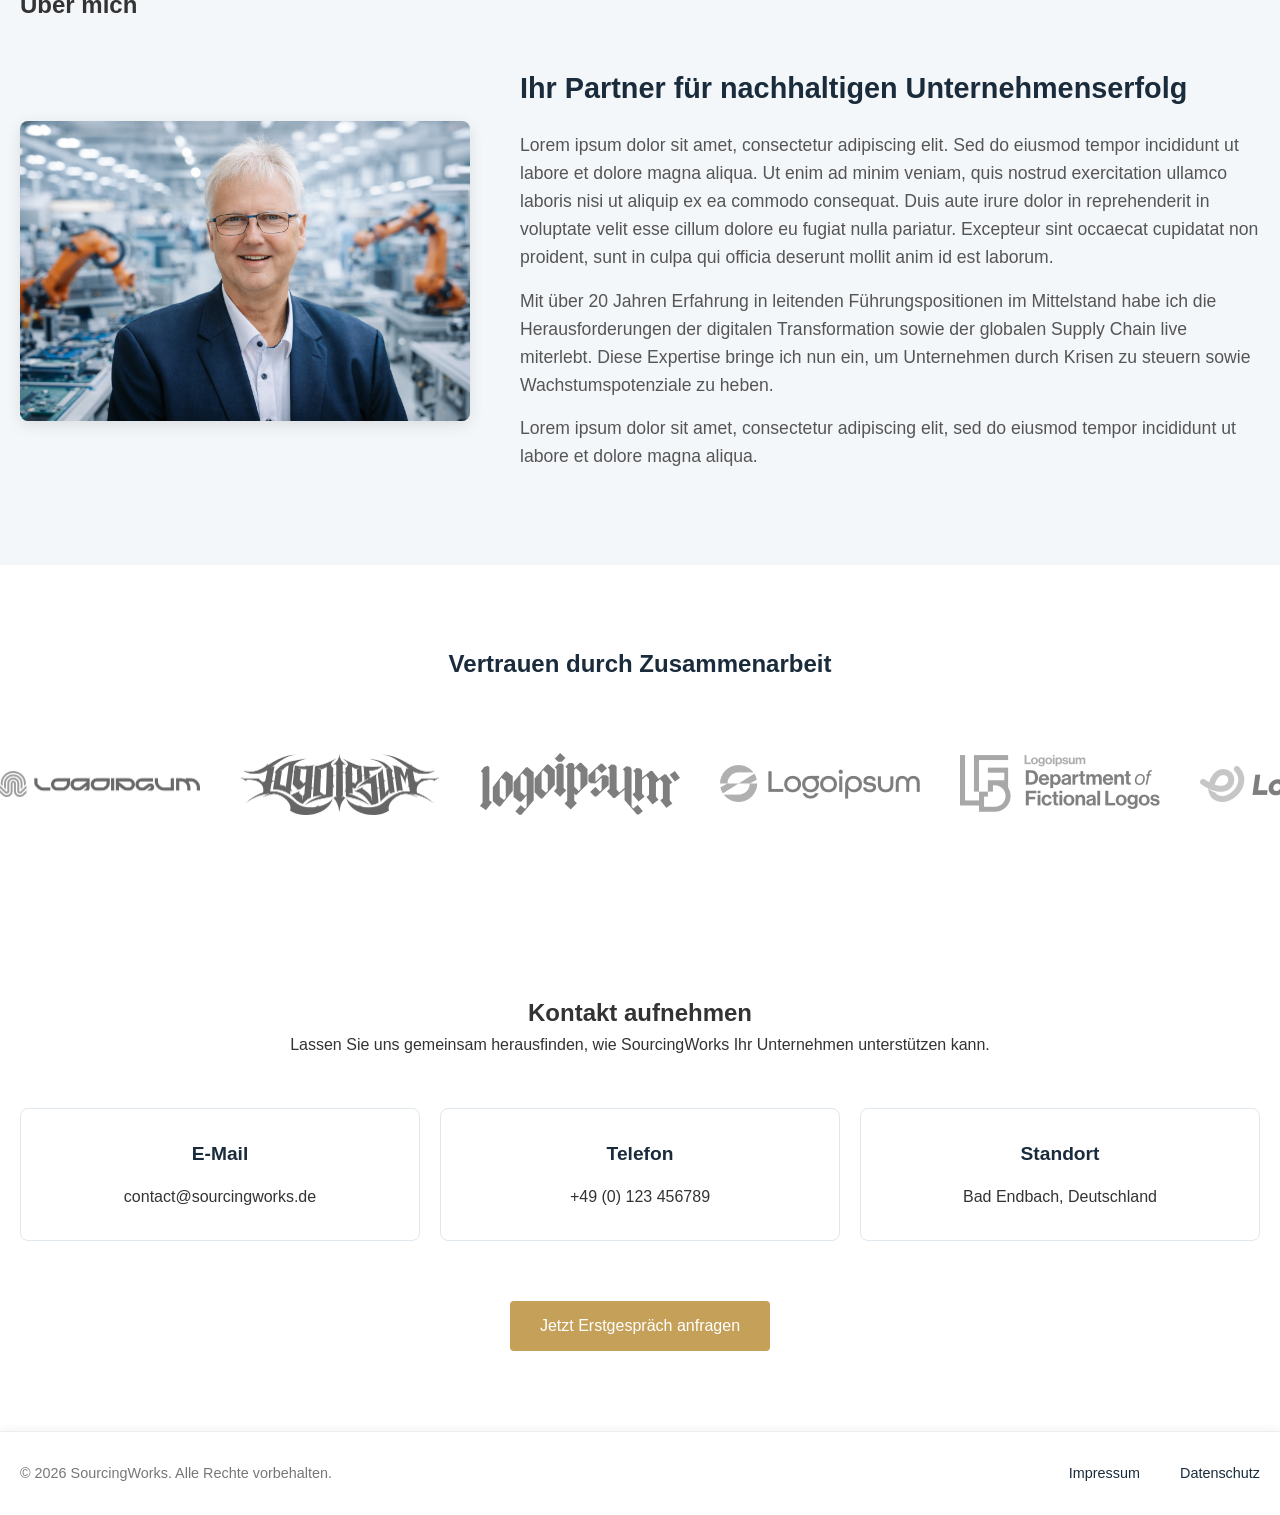
==== commit 1f455fa8: "v0.0.3 new bg, new texts, new arrow in hero" ====
--- a/index.html
+++ b/index.html
@@ -1,9 +1,10 @@
 <!DOCTYPE html>
 <html lang="de">
 <head>
+    <link rel="icon" type="image/png" href="assets/img/favicon_nobg.png">
     <meta charset="UTF-8">
     <meta name="viewport" content="width=device-width, initial-scale=1.0">
-    <title>Unternehmensberatung | Achim Rink</title>
+    <title>SourcingWorks | by Achim Rink</title>
     <link rel="stylesheet" href="css/style.css">
 </head>
 <body>
@@ -30,14 +31,20 @@
 <main>
     <section id="hero">
         <video autoplay loop muted playsinline class="back-video">
-            <source src="assets/img/sourcing_background_v1.mp4" type="video/mp4">
+            <source src="assets/img/sourcing_background_v3.mp4" type="video/mp4">
             <img src="assets/img/fallback.jpg" alt="SourcingWorks Background">
         </video>
         <div class="container hero-content">
-            <h1>Strategische Unternehmensberatung für den Mittelstand</h1>
-            <p>Langjährige Erfahrung in der Prozessoptimierung sowie der strategischen Neuausrichtung von Familienunternehmen.</p>
+            <h1>Ihr Partner für neue Wege im Sourcing</h1>
+            <p>Gemeinsam finden Wir ungenutzte Chancen in Ihrer Einkaufskette und gehen von der Prozessoptimierung bis zur Neuausrichtung Ihres Einkaufs.</p>
             <a href="mailto:contact@sourcingworks.de" class="btn">Jetzt Erstgespräch anfragen</a>
         </div>
+
+        <a href="#leistungen" class="scroll-down-arrow">
+            <svg width="80" height="40" viewBox="0 0 24 24" fill="none" stroke="#aaaaaa" stroke-width="2" stroke-linecap="round" stroke-linejoin="round">
+                <path d="M2 13l10 7 10-7M2 6l10 7 10-7"/>
+            </svg>
+        </a>
     </section>
 
     <section id="leistungen">
@@ -151,6 +158,13 @@
                 <div class="slide"><img src="assets/logos/logoipsum-414.png" alt="Partner 4"></div>
                 <div class="slide"><img src="assets/logos/logoipsum-404.png" alt="Partner 5"></div>
                 <div class="slide"><img src="assets/logos/logoipsum-391.png" alt="Partner 6"></div>
+
+                <div class="slide"><img src="assets/logos/logoipsum-423.png" alt="Partner 1"></div>
+                <div class="slide"><img src="assets/logos/logoipsum-422.png" alt="Partner 2"></div>
+                <div class="slide"><img src="assets/logos/logoipsum-420.png" alt="Partner 3"></div>
+                <div class="slide"><img src="assets/logos/logoipsum-414.png" alt="Partner 4"></div>
+                <div class="slide"><img src="assets/logos/logoipsum-404.png" alt="Partner 5"></div>
+                <div class="slide"><img src="assets/logos/logoipsum-391.png" alt="Partner 6"></div>
             </div>
         </div>
     </section>
--- a/css/style.css
+++ b/css/style.css
@@ -30,7 +30,7 @@
 }
 
 .container {
-    max-width: 1100px;
+    max-width: 1700px;
     margin: 0 auto;
     padding: 0 20px;
 }
@@ -53,6 +53,7 @@
     justify-content: space-between;
     align-items: center;
     padding: 10px 20px; /* Optional: Passen Sie das vertikale Padding an */
+    width: 100%;
 }
 
 .logo {
@@ -68,6 +69,12 @@
     width: auto;      /* Erhält das Seitenverhältnis */
     display: block;   /* Verhindert whitespace-Lücken */
     transition: max-height 0.3s ease; /* Optional: Sanfte Größenanpassung */
+}
+
+@media (max-width: 768px) {
+    .logo-image {
+        max-height: 30px;
+    }
 }
 
 /* Präzise vertikale Zentrierung im Header */
@@ -102,6 +109,8 @@
     font-weight: 500;
     line-height: 1; /* Verhindert Versatz durch Standard-Zeilenhöhe */
     display: block;
+    font-size: 1.2rem;
+    margin-left: 20px;
 }
 
 nav ul li a:hover {
@@ -116,10 +125,14 @@
 /* --- Hero-Abschnitt: Klassisch mit Hintergrund-Animation --- */
 
 #hero {
-    position: relative; /* Wichtig für die Positionierung des Videos */
-    /* Entfernen Sie das alte background-gradient, falls das Video lädt */
-    /* background: linear-gradient(...); */
-    overflow: hidden; /* Verhindert, dass das Video übersteht */
+    /* Setzt die Höhe auf 100% des sichtbaren Bildschirms */
+    min-height: 90vh;
+    display: flex;
+    flex-direction: column;
+    justify-content: center;
+    align-items: center;
+    position: relative;
+    overflow: hidden;
 }
 /* --- Fix für die Textanzeige im Hero-Bereich --- */
 #hero .hero-content {
@@ -143,14 +156,12 @@
 
 .back-video {
     position: absolute;
-    right: 0;
-    bottom: 0;
     min-width: 100%;
     min-height: 100%;
     z-index: -1; /* Schiebt das Video hinter den Inhalt */
     object-fit: cover; /* Sorgt dafür, dass das Video den Container füllt */
     /* OPTIONAL: Ein dunkles Overlay, damit der Text lesbar bleibt */
-    filter: brightness(0.6);
+    filter: brightness(0.2);
 }
 
 @keyframes consultingGradientShift {
@@ -393,28 +404,23 @@
     position: relative;
     display: flex;
     align-items: center;
-}
-
-/* Der Container, der sich bewegt */
+    overflow: hidden; /* Stellt sicher, dass keine Scrollbalken entstehen */
+}
+
 .logo-slider-track {
     display: flex;
-    /* Berechnete Breite: (Anzahl Logos * Breite) + (Anzahl Gaps * Gap-Breite) */
-    /* Hier: (12 * 200px) + (11 * 40px) = 2840px. Wir nutzen calc() für Flexibilität */
-    width: calc(12 * 240px); /* 12 Slides * (200px + 40px gap) */
-    gap: 40px; /* Abstand zwischen den Logos */
-
-    /* Animation aufrufen: Dauer 40s, linear, unendlich */
+    /* Nutzt die tatsächliche Breite der Logos anstatt einer manuellen Rechnung */
+    width: max-content;
+    gap: 40px;
     animation: scrollLogos 40s linear infinite;
 }
 
-/* Stoppt die Animation beim Hover */
 .logo-slider-track:hover {
     animation-play-state: paused;
 }
 
-/* Einzelner Slide-Container */
 .slide {
-    flex: 0 0 200px; /* Feste Breite pro Logo-Container */
+    flex: 0 0 200px;
     width: 200px;
     height: 100px;
     display: flex;
@@ -423,11 +429,11 @@
 }
 
 .slide img {
-    max-height: 70px; /* Maximale Höhe des Logos */
-    max-width: 100%; /* Verhindert Überlaufen */
+    max-height: 70px;
+    max-width: 100%;
     height: auto;
     width: auto;
-    filter: grayscale(100%); /* Professioneller Look */
+    filter: grayscale(100%);
     opacity: 0.6;
     transition: filter 0.3s ease, opacity 0.3s ease;
 }
@@ -437,16 +443,14 @@
     opacity: 1;
 }
 
-/* Definition der unendlichen Scroll-Animation */
 @keyframes scrollLogos {
     0% {
-        /* Startposition */
         transform: translateX(0);
     }
     100% {
-        /* Endposition: Exakt die Hälfte der Track-Breite nach links verschieben */
-        /* calc(Anzahl Original-Logos * -(LogoBreite + Gap)) */
-        transform: translateX(calc(6 * -240px));
+        /* Die Verschiebung muss exakt die Hälfte des Tracks (6 Logos + 6 Gaps) betragen */
+        /* 6 * (200px Logo + 40px Gap) = 1440px */
+        transform: translateX(-1440px);
     }
 }
 
@@ -592,6 +596,41 @@
     .slider-perspective::before,
     .slider-perspective::after {
         width: 10%; /* Weniger Verblassung auf Handys */
+    }
+}
+
+/* Scroll-Down-Arrow */
+.scroll-down-arrow {
+    position: absolute;
+    bottom: 30px;
+    left: 50%;
+    transform: translateX(-50%);
+    z-index: 10;
+    cursor: pointer;
+    transition: opacity 0.3s ease;
+    animation: bounce 2s infinite;
+}
+
+.scroll-down-arrow:hover {
+    opacity: 1;
+}
+
+.scroll-down-arrow svg {
+    display: block;
+    /* Ein mittleres Grau, das auf dem dunklen Video gut sichtbar ist */
+    stroke: #aaaaaa;
+}
+
+/* Animation für das dezente Hüpfen */
+@keyframes bounce {
+    0%, 20%, 50%, 80%, 100% {
+        transform: translateX(-50%) translateY(0);
+    }
+    40% {
+        transform: translateX(-50%) translateY(-10px);
+    }
+    60% {
+        transform: translateX(-50%) translateY(-5px);
     }
 }
 
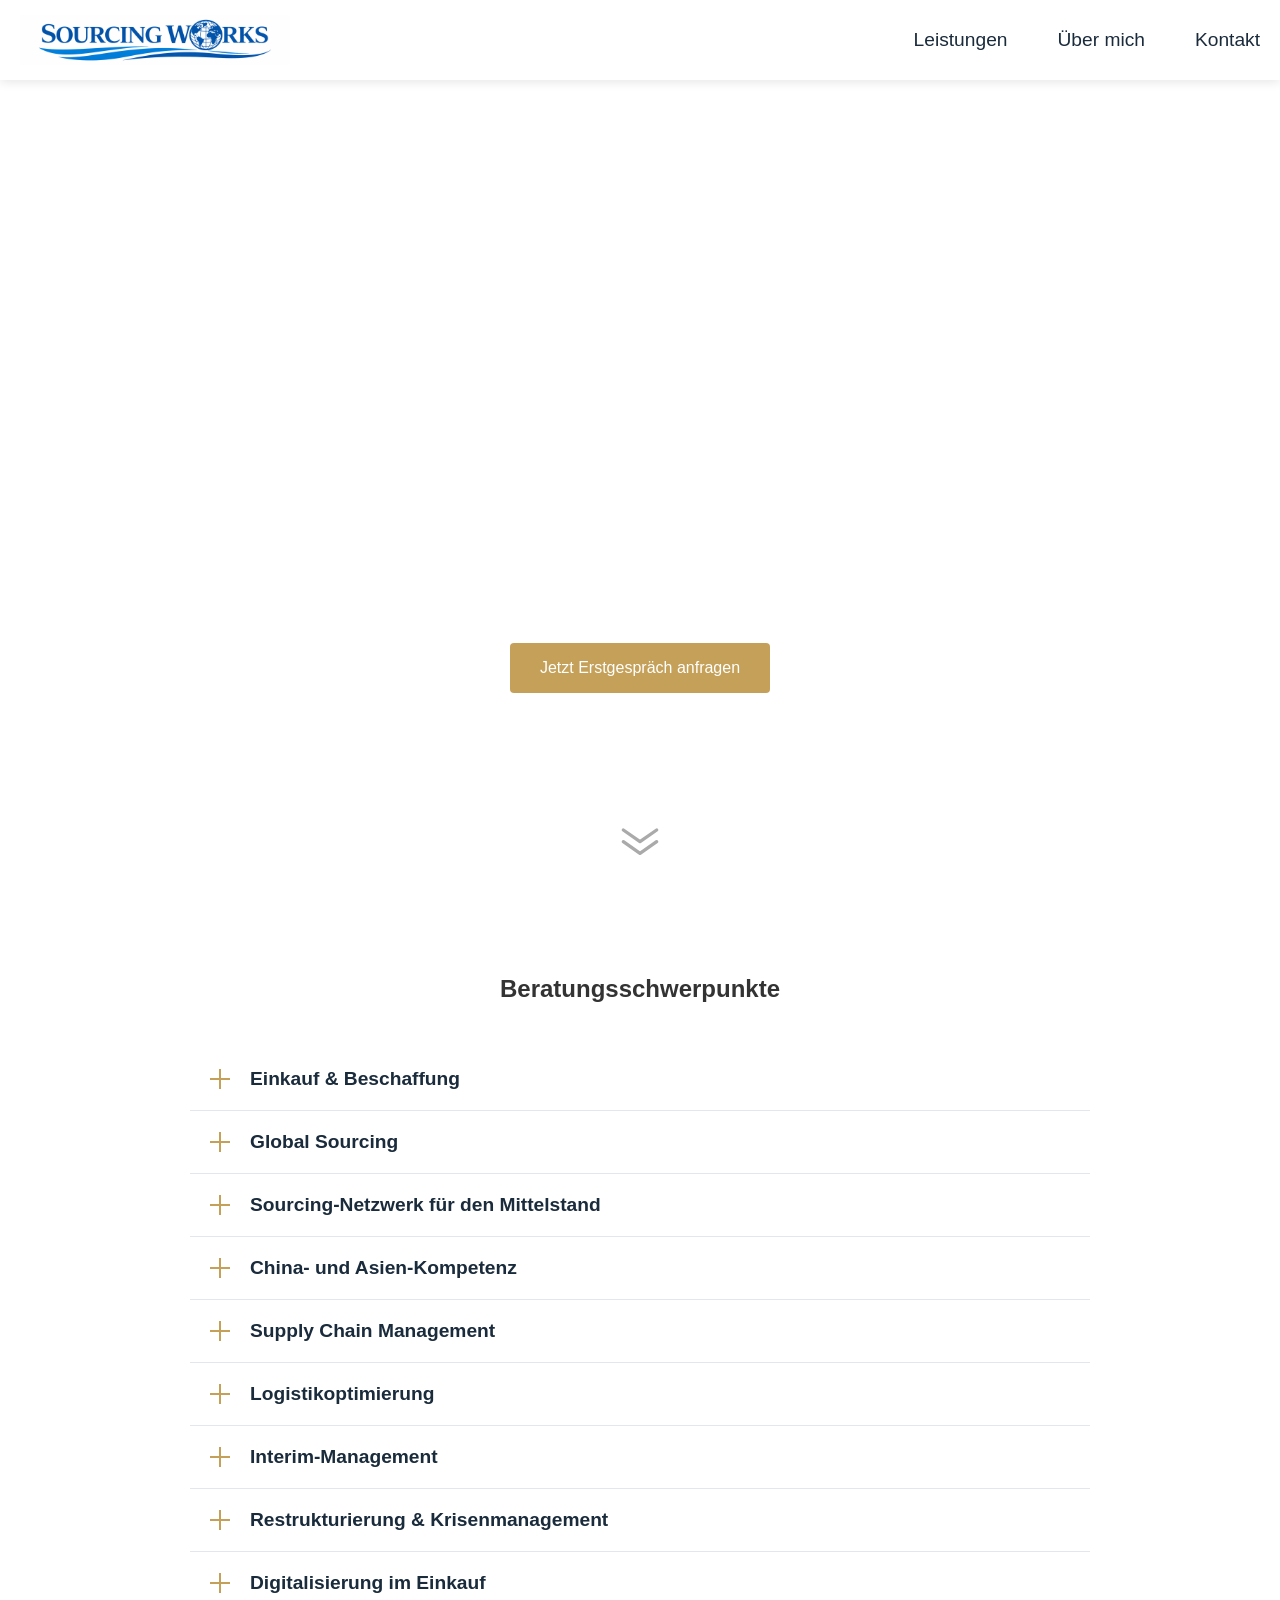
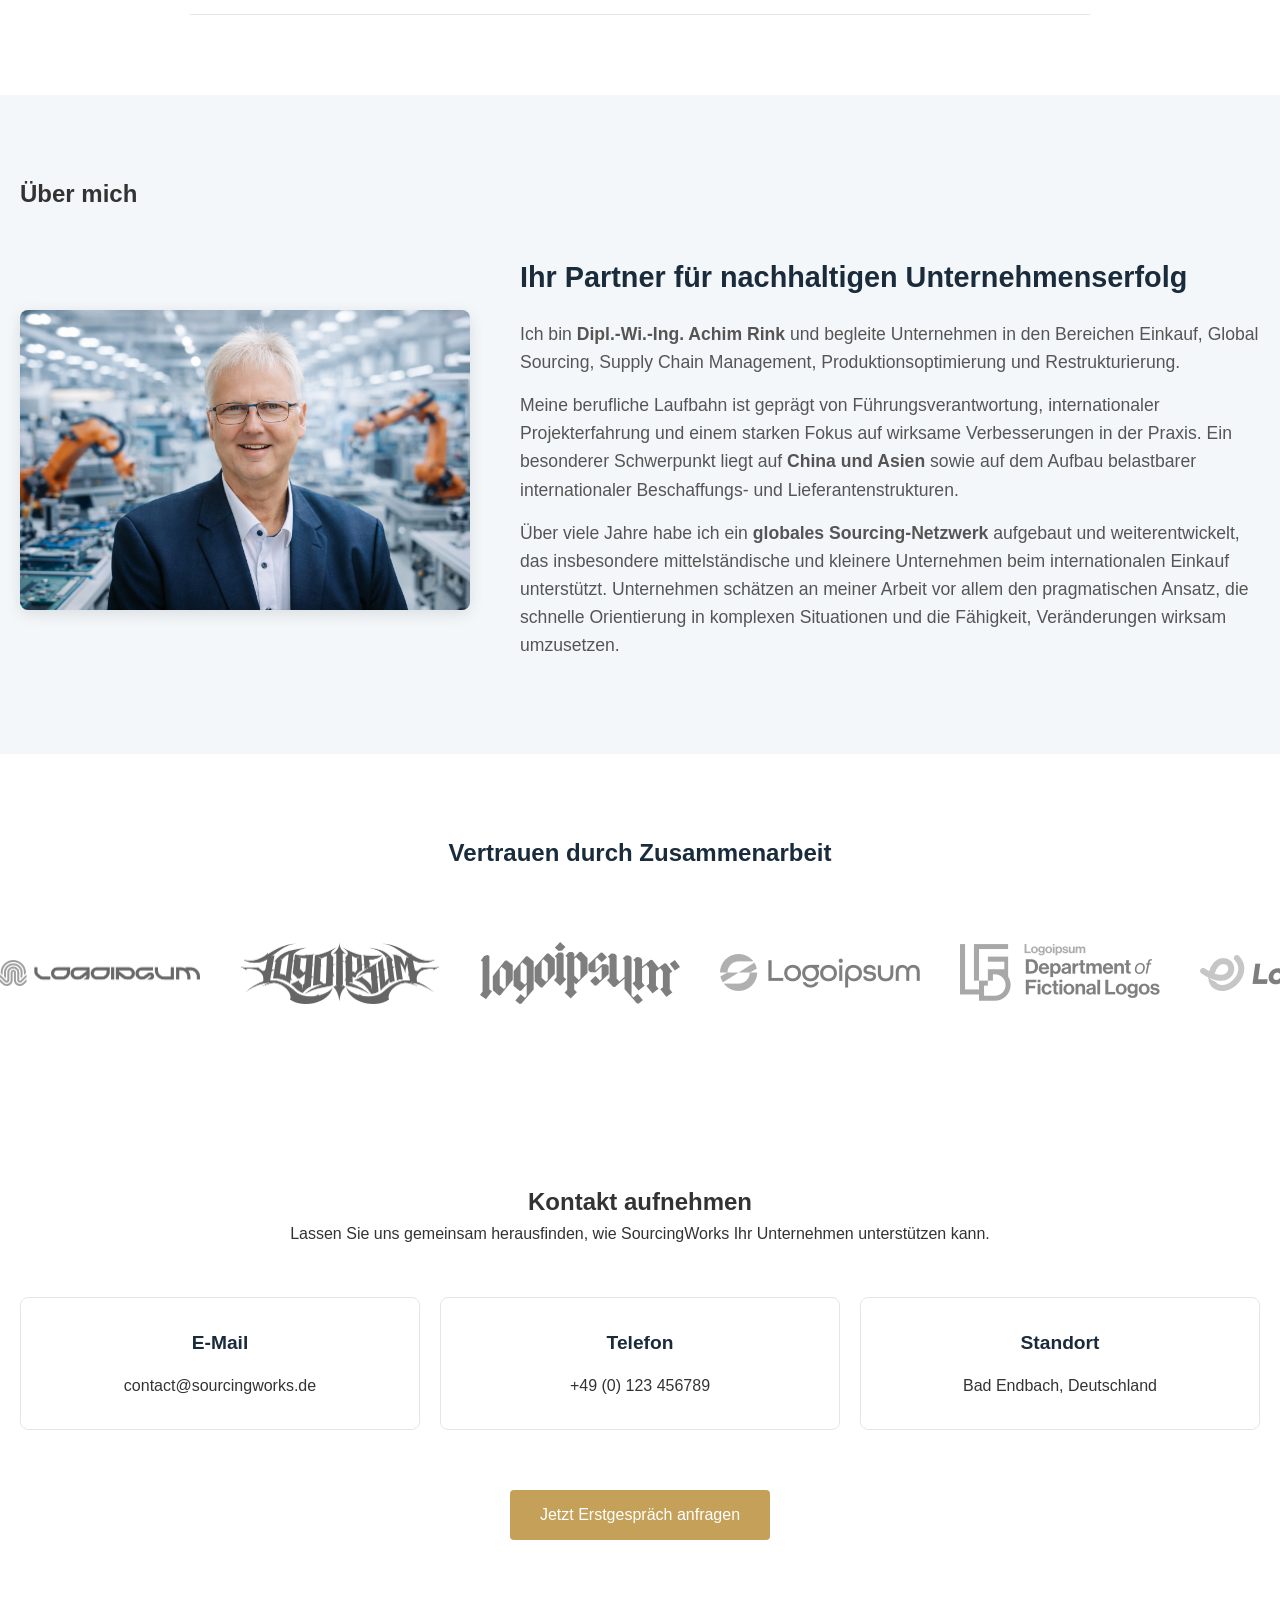
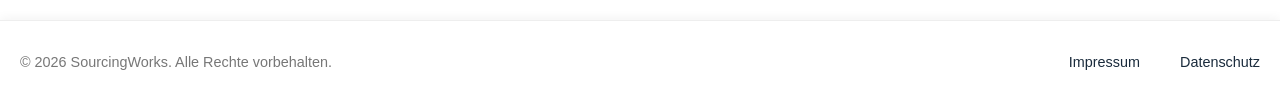
==== commit 56fef18a: "v0.0.6 added new texts" ====
--- a/index.html
+++ b/index.html
@@ -35,8 +35,10 @@
             <img src="assets/img/fallback.jpg" alt="SourcingWorks Background">
         </video>
         <div class="container hero-content">
-            <h1>Ihr Partner für neue Wege im Sourcing</h1>
-            <p>Gemeinsam finden Wir ungenutzte Chancen in Ihrer Einkaufskette und gehen von der Prozessoptimierung bis zur Neuausrichtung Ihres Einkaufs.</p>
+            <h1>Dipl.-Wi.-Ing. Achim Rink</h1>
+            <h1>Beratung und Interim-Management für Einkauf, Global Sourcing, Supply Chain und Produktion</h1>
+            <p>Internationale Beschaffung und Prozesse wirksam gestalten.<br>
+                Mein Fokus liegt auf globalen Sourcingnetzwerken in Asien, Osteuropa sowie Lateinamerika und der Umsetzung in Wachstumsphasen oder Krisen.</p>
             <a href="mailto:contact@sourcingworks.de" class="btn">Jetzt Erstgespräch anfragen</a>
         </div>
 
@@ -55,60 +57,98 @@
                 <div class="accordion-item">
                     <button class="accordion-header">
                         <span class="plus-icon"></span>
-                        <h3>Prozessmanagement</h3>
-                    </button>
-                    <div class="accordion-content">
-                        <p>Analyse sowie Optimierung bestehender Geschäftsabläufe zur Steigerung der Effizienz, Identifikation von Engpässen sowie Implementierung schlanker Strukturen.</p>
-                    </div>
-                </div>
-
-                <div class="accordion-item">
-                    <button class="accordion-header">
-                        <span class="plus-icon"></span>
-                        <h3>Interimsmanagement</h3>
-                    </button>
-                    <div class="accordion-content">
-                        <p>Übernahme operativer Verantwortung in Umbruchphasen, Überbrückung von Vakanzen in Führungspositionen sowie Sicherstellung der Kontinuität im Tagesgeschäft.</p>
-                    </div>
-                </div>
-
-                <div class="accordion-item">
-                    <button class="accordion-header">
-                        <span class="plus-icon"></span>
-                        <h3>Digitale Transformation</h3>
-                    </button>
-                    <div class="accordion-content">
-                        <p>Begleitung bei der Einführung moderner IT-Strukturen, Anpassung der Geschäftsmodelle an digitale Anforderungen sowie Schulung der Mitarbeiter.</p>
-                    </div>
-                </div>
-
-                <div class="accordion-item">
-                    <button class="accordion-header">
-                        <span class="plus-icon"></span>
-                        <h3>Global Sourcing & Einkauf</h3>
-                    </button>
-                    <div class="accordion-content">
-                        <p>Analyse der Beschaffungsstrukturen, Entwicklung globaler Verhandlungsstrategien sowie nachhaltige Senkung der Materialkosten.</p>
-                    </div>
-                </div>
-
-                <div class="accordion-item">
-                    <button class="accordion-header">
-                        <span class="plus-icon"></span>
-                        <h3>Lieferantenmanagement</h3>
-                    </button>
-                    <div class="accordion-content">
-                        <p>Aufbau strategischer Partnerschaften, Durchführung regelmäßiger Audits sowie Messung der Lieferantenperformance anhand definierter Kennzahlen.</p>
-                    </div>
-                </div>
-
-                <div class="accordion-item">
-                    <button class="accordion-header">
-                        <span class="plus-icon"></span>
-                        <h3>Bedarfsanalyse</h3>
-                    </button>
-                    <div class="accordion-content">
-                        <p>Bündelung von konzernweiten Bedarfen, Durchführung strukturierter Ausschreibungen (Tendering) sowie Vorbereitung von Vergabeentscheidungen.</p>
+                        <h3>Einkauf & Beschaffung</h3>
+                    </button>
+                    <div class="accordion-content">
+                        <p>Optimierung von Einkaufsorganisationen, Professionalisierung von Prozessen, strategische Beschaffung, Non-Production, MRO und nachhaltiges Lieferantenmanagement.</p>
+                    </div>
+                </div>
+
+                <div class="accordion-item">
+                    <button class="accordion-header">
+                        <span class="plus-icon"></span>
+                        <h3>Global Sourcing</h3>
+                    </button>
+                    <div class="accordion-content">
+                        <p>
+                            Globaler Einkauf erfordert mehr als günstige Preise. Erfolg basiert auf Marktkenntnis, belastbaren Kontakten und stabilen Lieferstrukturen.<br><br>
+                            Durch mein langjähriges Netzwerk in Asien, Lateinamerika sowie Osteuropa unterstütze ich mittelständische Unternehmen bei der professionellen Begleitung und praktischen Umsetzung ihrer internationalen Beschaffung.
+                        </p>
+                    </div>
+                </div>
+
+                <div class="accordion-item">
+                    <button class="accordion-header">
+                        <span class="plus-icon"></span>
+                        <h3>Sourcing-Netzwerk für den Mittelstand</h3>
+                    </button>
+                    <div class="accordion-content">
+                        <p>Nutzung eines gewachsenen internationalen Sourcing-Netzwerks, um insbesondere mittelständische und kleinere Unternehmen beim Zugang zu relevanten Märkten und Lieferanten zu unterstützen.</p>
+                    </div>
+                </div>
+
+                <div class="accordion-item">
+                    <button class="accordion-header">
+                        <span class="plus-icon"></span>
+                        <h3>China- und Asien-Kompetenz</h3>
+                    </button>
+                    <div class="accordion-content">
+                        <p>Ein besonderer Schwerpunkt meiner internationalen Erfahrung liegt in <b>China und Asien</b>. Ich kenne die Anforderungen dieser Märkte aus der Praxis – von Lieferantenstrukturen und Verhandlungsführung bis hin zu kulturellen Besonderheiten und den Herausforderungen in Logistik und Umsetzung.<br><br>
+                            Gerade für Unternehmen, die in Asien einkaufen oder ihre Beschaffung dort ausbauen möchten, ist belastbare Praxiserfahrung entscheidend. Ich unterstütze dabei, Chancen in diesen Märkten professionell zu nutzen und gleichzeitig Risiken, Abhängigkeiten und operative Hürden realistisch zu bewerten.
+                        </p>
+                    </div>
+                </div>
+
+                <div class="accordion-item">
+                    <button class="accordion-header">
+                        <span class="plus-icon"></span>
+                        <h3>Supply Chain Management</h3>
+                    </button>
+                    <div class="accordion-content">
+                        <p>Stabilisierung und Weiterentwicklung von Lieferketten, Bestandsoptimierung, Materialfluss, Disposition und wirksame Steuerungsprozesse.</p>
+                    </div>
+                </div>
+
+                <div class="accordion-item">
+                    <button class="accordion-header">
+                        <span class="plus-icon"></span>
+                        <h3>Logistikoptimierung</h3>
+                    </button>
+                    <div class="accordion-content">
+                        <p>Verbesserung internationaler Warenflüsse, Reduzierung von Schnittstellenverlusten sowie Optimierung von Transport-, Lager- und Versorgungsstrukturen.</p>
+                    </div>
+                </div>
+
+                <div class="accordion-item">
+                    <button class="accordion-header">
+                        <span class="plus-icon"></span>
+                        <h3>Interim-Management</h3>
+                    </button>
+                    <div class="accordion-content">
+                        <p>
+                            Nicht jede Herausforderung lässt sich allein durch Beratung lösen. In vielen Situationen braucht es kurzfristig operative Verantwortung, klare Führung und konsequente Umsetzung. Genau hier übernehme ich auf Wunsch auch <b>Interim-Mandate</b>.<br><br>
+                            Ob als Einkaufsleiter, Verantwortlicher für Global Sourcing, Supply Chain Manager oder als Umsetzungsunterstützung in einer besonderen Unternehmensphase: Ich arbeite mich schnell ein, setze Prioritäten und sorge für spürbare Entlastung und Fortschritt.
+                        </p>
+                    </div>
+                </div>
+
+                <div class="accordion-item">
+                    <button class="accordion-header">
+                        <span class="plus-icon"></span>
+                        <h3>Restrukturierung & Krisenmanagement</h3>
+                    </button>
+                    <div class="accordion-content">
+                        <p>Schnelle Analyse, klare Prioritäten und belastbare Maßnahmen in herausfordernden Unternehmenssituationen.</p>
+                    </div>
+                </div>
+
+                <div class="accordion-item">
+                    <button class="accordion-header">
+                        <span class="plus-icon"></span>
+                        <h3>Digitalisierung im Einkauf</h3>
+                    </button>
+                    <div class="accordion-content">
+                        <p>Einführung moderner Werkzeuge, Plattformen und KI-gestützter Ansätze zur Effizienzsteigerung und Transparenz.</p>
                     </div>
                 </div>
             </div>
@@ -125,13 +165,13 @@
                 <div class="about-text-wrapper">
                     <h3>Ihr Partner für nachhaltigen Unternehmenserfolg</h3>
                     <p>
-                        Lorem ipsum dolor sit amet, consectetur adipiscing elit. Sed do eiusmod tempor incididunt ut labore et dolore magna aliqua. Ut enim ad minim veniam, quis nostrud exercitation ullamco laboris nisi ut aliquip ex ea commodo consequat. Duis aute irure dolor in reprehenderit in voluptate velit esse cillum dolore eu fugiat nulla pariatur. Excepteur sint occaecat cupidatat non proident, sunt in culpa qui officia deserunt mollit anim id est laborum.
+                        Ich bin <b>Dipl.-Wi.-Ing. Achim Rink</b> und begleite Unternehmen in den Bereichen Einkauf, Global Sourcing, Supply Chain Management, Produktionsoptimierung und Restrukturierung.
                     </p>
                     <p>
-                        Mit über 20 Jahren Erfahrung in leitenden Führungspositionen im Mittelstand habe ich die Herausforderungen der digitalen Transformation sowie der globalen Supply Chain live miterlebt. Diese Expertise bringe ich nun ein, um Unternehmen durch Krisen zu steuern sowie Wachstumspotenziale zu heben.
+                        Meine berufliche Laufbahn ist geprägt von Führungsverantwortung, internationaler Projekterfahrung und einem starken Fokus auf wirksame Verbesserungen in der Praxis. Ein besonderer Schwerpunkt liegt auf <b>China und Asien</b> sowie auf dem Aufbau belastbarer internationaler Beschaffungs- und Lieferantenstrukturen.
                     </p>
                     <p>
-                        Lorem ipsum dolor sit amet, consectetur adipiscing elit, sed do eiusmod tempor incididunt ut labore et dolore magna aliqua.
+                        Über viele Jahre habe ich ein <b>globales Sourcing-Netzwerk</b> aufgebaut und weiterentwickelt, das insbesondere mittelständische und kleinere Unternehmen beim internationalen Einkauf unterstützt. Unternehmen schätzen an meiner Arbeit vor allem den pragmatischen Ansatz, die schnelle Orientierung in komplexen Situationen und die Fähigkeit, Veränderungen wirksam umzusetzen.
                     </p>
                 </div>
             </div>
